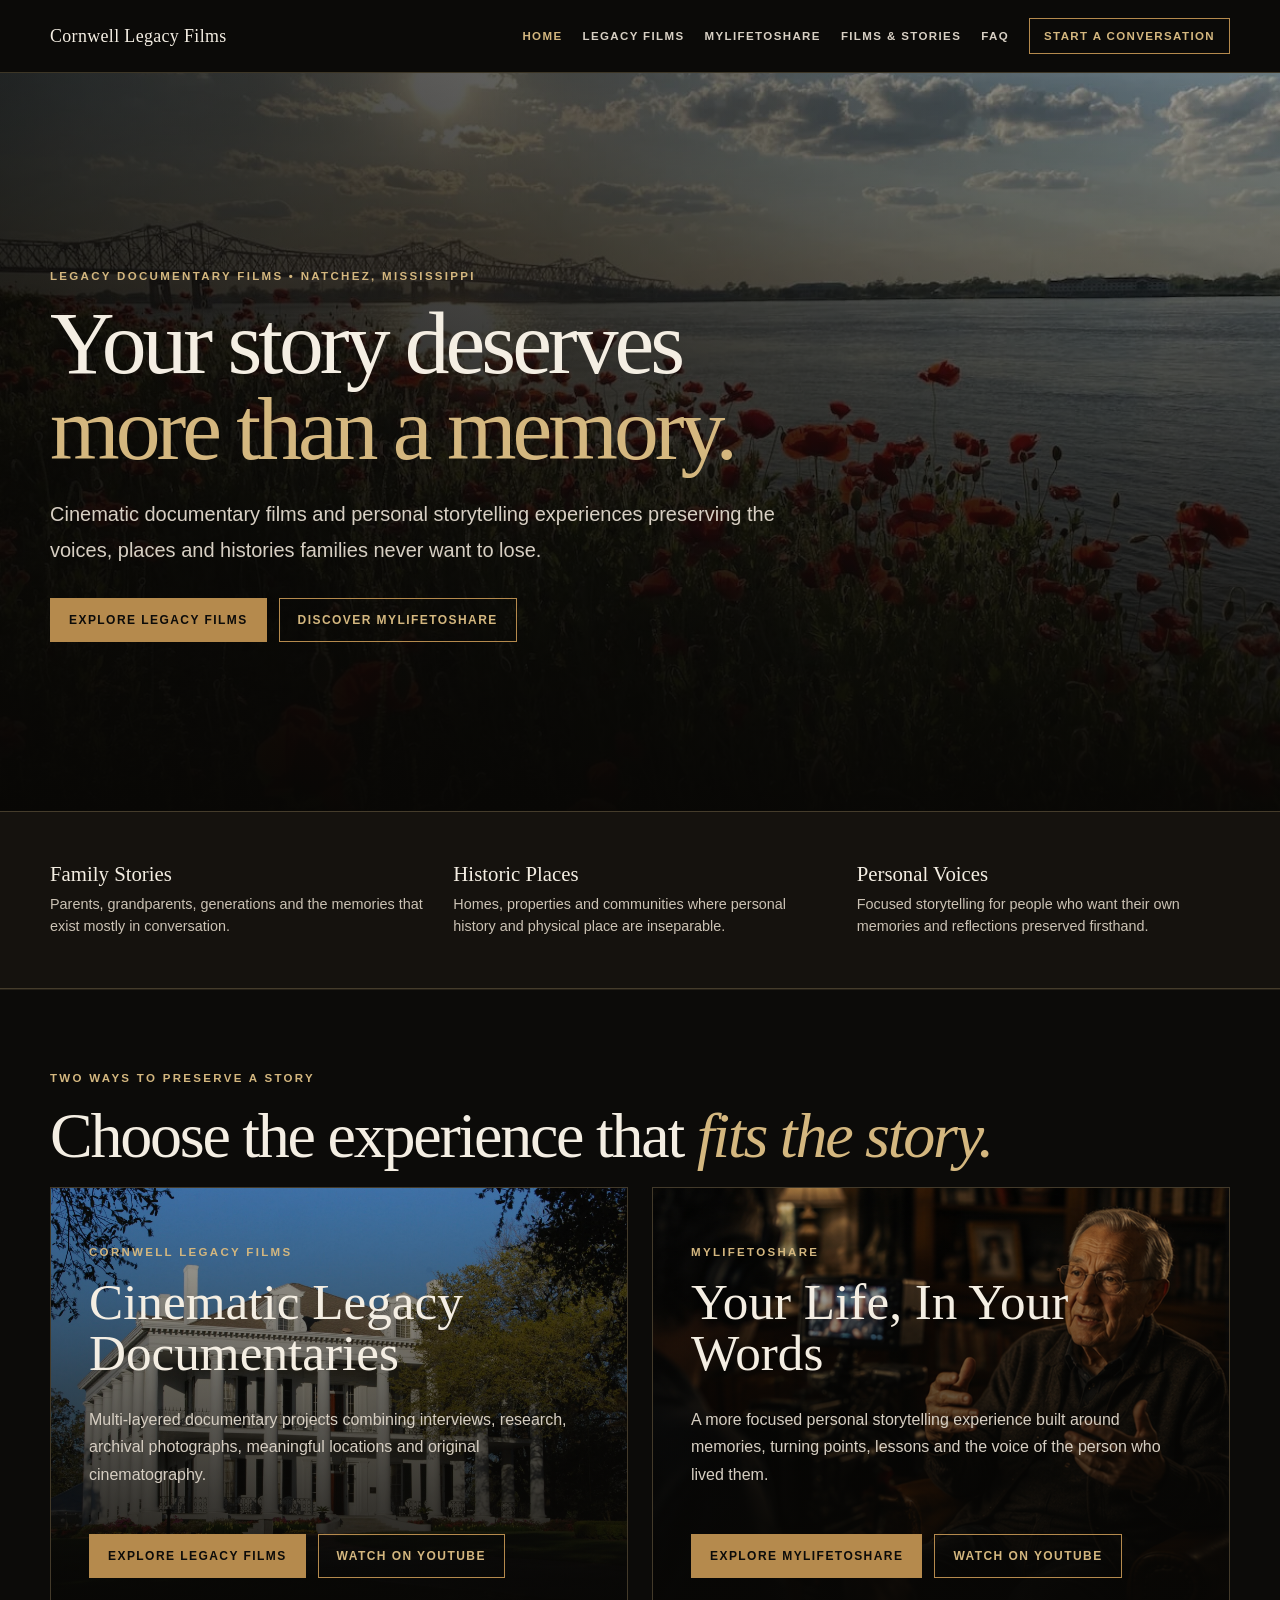
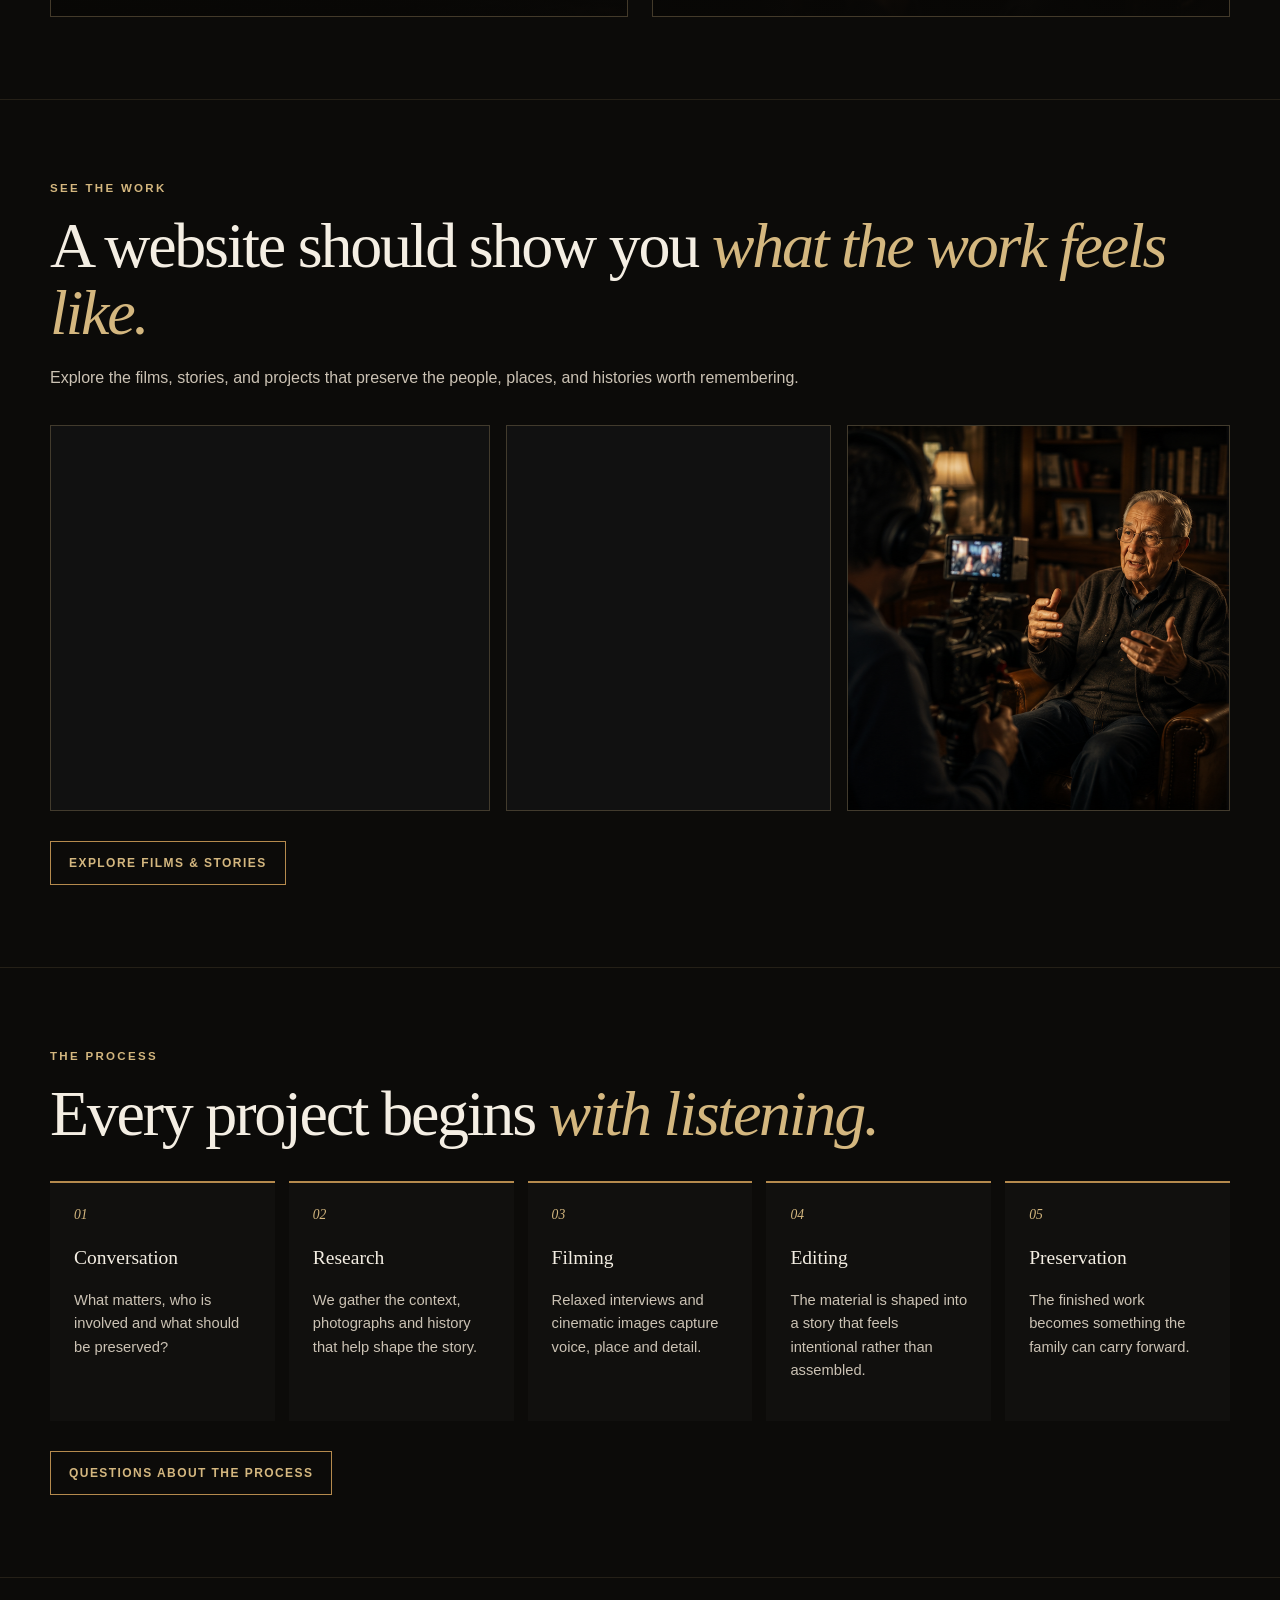
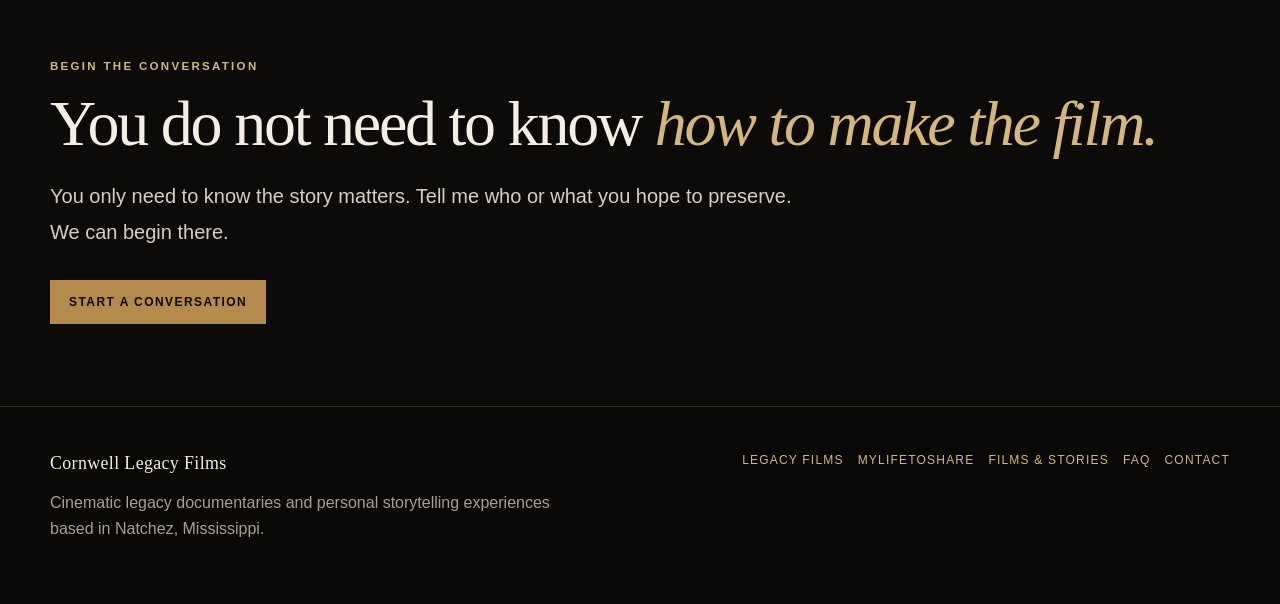
==== index.html @ d17f65ac "Update homepage story image strip" ====
<!doctype html><html lang="en"><head><meta charset="utf-8"><meta name="viewport" content="width=device-width,initial-scale=1"><title>Cornwell Legacy Films | Preserve the Story</title><meta name="description" content="Cinematic legacy documentary films and personal storytelling experiences preserving families, historic places and life stories."><link rel="stylesheet" href="/assets/css/site.css"><style>.home-hero{position:relative;min-height:82vh;display:flex;align-items:flex-end;padding:100px 0 72px;overflow:hidden;isolation:isolate}.home-hero:before{content:"";position:absolute;inset:0;z-index:-3;background:url('/assets/images/SBALL-NatchezMS-Poppies-Bridge-FEAT.webp') center/cover no-repeat;filter:saturate(.75)}.home-hero:after{content:"";position:absolute;inset:0;z-index:-2;background:linear-gradient(0deg,rgba(8,7,5,.98),rgba(8,7,5,.7) 45%,rgba(8,7,5,.28)),linear-gradient(90deg,rgba(8,7,5,.75),rgba(8,7,5,.12))}.home-hero h1{max-width:950px;margin:0 0 24px;font:400 clamp(3.2rem,7vw,6.7rem)/.96 Georgia,serif;letter-spacing:-.045em}.home-hero h1 span{display:block;color:var(--gold2)}.path-card{position:relative;min-height:430px;padding:38px;display:flex;flex-direction:column;justify-content:flex-end;overflow:hidden;border:1px solid var(--line);background:#13100d;isolation:isolate}.path-card:before{content:"";position:absolute;inset:0;z-index:-2;background:var(--path-image) center/cover no-repeat}.path-card:after{content:"";position:absolute;inset:0;z-index:-1;background:linear-gradient(0deg,rgba(8,7,5,.97),rgba(8,7,5,.58) 55%,rgba(8,7,5,.18))}.path-card h2{margin:0 0 12px;font:400 clamp(2rem,4vw,3.3rem)/1 Georgia,serif}.path-card p{max-width:520px;color:#d6cec2;line-height:1.7}.feature-band{padding:50px 0;background:#15120e;border-top:1px solid var(--line);border-bottom:1px solid var(--line)}.feature-row{display:grid;grid-template-columns:repeat(3,1fr);gap:30px}.feature-row strong{display:block;margin-bottom:7px;font:400 1.3rem Georgia,serif}.feature-row span{color:var(--muted);line-height:1.55;font-size:.9rem}@media(max-width:800px){.feature-row{grid-template-columns:1fr}.home-hero{min-height:72vh}}</style></head><body><header class="site-header"><nav class="site-nav"><a class="site-brand" href="/">Cornwell Legacy Films</a><div class="site-links"><a href="/" aria-current="page">Home</a><a href="/legacy-films/">Legacy Films</a><a href="/my-life/">MyLifeToShare</a><a href="/films-stories/">Films & Stories</a><a href="/faq/">FAQ</a><a href="/contact/" class="site-cta">Start a Conversation</a></div></nav></header><main><section class="home-hero"><div class="shell"><span class="eyebrow">Legacy Documentary Films • Natchez, Mississippi</span><h1>Your story deserves <span>more than a memory.</span></h1><p class="lede">Cinematic documentary films and personal storytelling experiences preserving the voices, places and histories families never want to lose.</p><div class="actions"><a class="btn primary" href="/legacy-films/">Explore Legacy Films</a><a class="btn ghost" href="/my-life/">Discover MyLifeToShare</a></div></div></section><section class="feature-band"><div class="shell feature-row"><div><strong>Family Stories</strong><span>Parents, grandparents, generations and the memories that exist mostly in conversation.</span></div><div><strong>Historic Places</strong><span>Homes, properties and communities where personal history and physical place are inseparable.</span></div><div><strong>Personal Voices</strong><span>Focused storytelling for people who want their own memories and reflections preserved firsthand.</span></div></div></section><section class="section"><div class="shell"><span class="eyebrow">Two Ways to Preserve a Story</span><h2 class="section-title">Choose the experience that <em>fits the story.</em></h2><div class="grid-2"><article class="path-card" style="--path-image:url('/assets/images/Dunleith-Historic-Inn-circe-1856_86372A84-B696-A59E-14787E7820AC18E5-863729ab93ed861.webp')"><span class="eyebrow">Cornwell Legacy Films</span><h2>Cinematic Legacy Documentaries</h2><p>Multi-layered documentary projects combining interviews, research, archival photographs, meaningful locations and original cinematography.</p><div class="actions"><a class="btn primary" href="/legacy-films/">Explore Legacy Films</a><a class="btn ghost" href="https://www.youtube.com/@CornwellLegacyFilms" target="_blank" rel="noopener">Watch on YouTube</a></div></article><article class="path-card" style="--path-image:url('/assets/images/voice.webp')"><span class="eyebrow">MyLifeToShare</span><h2>Your Life, In Your Words</h2><p>A more focused personal storytelling experience built around memories, turning points, lessons and the voice of the person who lived them.</p><div class="actions"><a class="btn primary" href="/my-life/">Explore MyLifeToShare</a><a class="btn ghost" href="https://www.youtube.com/@preserveyourlifestory" target="_blank" rel="noopener">Watch on YouTube</a></div></article></div></div></section><section class="section"><div class="shell"><span class="eyebrow">See the Work</span><h2 class="section-title">A website should show you <em>what the work feels like.</em></h2><p class="section-copy">Explore the films, stories, and projects that preserve the people, places, and histories worth remembering.</p><div class="image-strip"><figure><img src="/assets/images/clf-family-story.webp" alt="Family legacy storytelling"></figure><figure><img src="/assets/images/clf-historic-home.webp" alt="Historic Southern home"></figure><figure><img src="/assets/images/voice.webp" alt="Legacy interview storytelling"></figure></div><div class="actions"><a class="btn ghost" href="/films-stories/">Explore Films & Stories</a></div></div></section><section class="section"><div class="shell"><span class="eyebrow">The Process</span><h2 class="section-title">Every project begins <em>with listening.</em></h2><div class="steps"><div class="step"><h3>Conversation</h3><p>What matters, who is involved and what should be preserved?</p></div><div class="step"><h3>Research</h3><p>We gather the context, photographs and history that help shape the story.</p></div><div class="step"><h3>Filming</h3><p>Relaxed interviews and cinematic images capture voice, place and detail.</p></div><div class="step"><h3>Editing</h3><p>The material is shaped into a story that feels intentional rather than assembled.</p></div><div class="step"><h3>Preservation</h3><p>The finished work becomes something the family can carry forward.</p></div></div><div class="actions"><a class="btn ghost" href="/faq/">Questions About the Process</a></div></div></section><section class="section"><div class="shell"><span class="eyebrow">Begin the Conversation</span><h2 class="section-title">You do not need to know <em>how to make the film.</em></h2><p class="lede">You only need to know the story matters. Tell me who or what you hope to preserve. We can begin there.</p><div class="actions"><a class="btn primary" href="/contact/">Start a Conversation</a></div></div></section></main><footer class="site-footer"><div class="footer-inner"><div><div class="site-brand">Cornwell Legacy Films</div><p class="footer-copy">Cinematic legacy documentaries and personal storytelling experiences based in Natchez, Mississippi.</p></div><div class="footer-links"><a href="/legacy-films/">Legacy Films</a><a href="/my-life/">MyLifeToShare</a><a href="/films-stories/">Films & Stories</a><a href="/faq/">FAQ</a><a href="/contact/">Contact</a></div></div></footer></body></html>
---- assets/css/site.css ----
:root{--ink:#0c0b09;--deep:#15120e;--cream:#f4eee3;--muted:#cbc2b4;--gold:#b58a4d;--gold2:#d4b77f;--line:rgba(212,183,127,.25);--white:#fff;--max:1180px}*{box-sizing:border-box}html{scroll-behavior:smooth}body{margin:0;background:var(--ink);color:var(--cream);font-family:Arial,Helvetica,sans-serif}a{color:inherit}.site-header{position:sticky;top:0;z-index:1000;background:rgba(12,11,9,.96);backdrop-filter:blur(14px);border-bottom:1px solid var(--line)}.site-nav{width:min(var(--max),calc(100% - 36px));margin:auto;min-height:72px;display:flex;align-items:center;justify-content:space-between;gap:24px}.site-brand{text-decoration:none;font-family:Georgia,serif;font-size:1.12rem;letter-spacing:.02em}.site-links{display:flex;align-items:center;gap:20px;flex-wrap:wrap}.site-links a{text-decoration:none;font-size:.72rem;font-weight:700;letter-spacing:.12em;text-transform:uppercase;color:#d8d0c4}.site-links a:hover,.site-links a[aria-current="page"]{color:var(--gold2)}.site-cta{padding:11px 14px;border:1px solid var(--gold)!important;color:var(--gold2)!important}.page{min-height:60vh}.shell{width:min(var(--max),calc(100% - 40px));margin:auto}.hero{position:relative;padding:100px 0 80px;background:radial-gradient(circle at 80% 15%,rgba(181,138,77,.17),transparent 35%),linear-gradient(180deg,#15120e,#0c0b09);overflow:hidden;isolation:isolate}.hero.has-image:before{content:"";position:absolute;inset:0;z-index:-2;background:var(--hero-image) center/cover no-repeat;filter:saturate(.72)}.hero.has-image:after{content:"";position:absolute;inset:0;z-index:-1;background:linear-gradient(90deg,rgba(8,7,5,.92) 0%,rgba(8,7,5,.73) 48%,rgba(8,7,5,.28) 100%),linear-gradient(0deg,rgba(8,7,5,.9),rgba(8,7,5,.2))}.hero.has-image .lede{color:#e1d8cc}.eyebrow{display:block;margin-bottom:18px;color:var(--gold2);font-size:.72rem;font-weight:800;letter-spacing:.2em;text-transform:uppercase}.hero h1,.section-title{font-family:Georgia,serif;font-weight:400;letter-spacing:-.035em}.hero h1{max-width:900px;margin:0 0 24px;font-size:clamp(3rem,7vw,6rem);line-height:.98}.hero h1 em,.section-title em{color:var(--gold2);font-weight:400}.lede{max-width:760px;color:#d7cfc3;font-size:clamp(1.05rem,2vw,1.25rem);line-height:1.8}.actions{display:flex;gap:12px;flex-wrap:wrap;margin-top:30px}.btn{display:inline-block;padding:14px 18px;text-decoration:none;border:1px solid var(--gold);font-size:.75rem;font-weight:800;letter-spacing:.12em;text-transform:uppercase}.btn.primary{background:var(--gold);color:var(--ink)}.btn.ghost{color:var(--gold2)}.section{padding:82px 0;border-top:1px solid rgba(212,183,127,.12)}.section-title{margin:0 0 18px;font-size:clamp(2.2rem,5vw,4rem);line-height:1.05}.section-copy{max-width:760px;color:var(--muted);line-height:1.8}.grid-2,.grid-3{display:grid;gap:24px}.grid-2{grid-template-columns:repeat(2,minmax(0,1fr))}.grid-3{grid-template-columns:repeat(3,minmax(0,1fr))}.card{position:relative;isolation:isolate;overflow:hidden;padding:30px;background:radial-gradient(circle at 88% 8%,rgba(181,138,77,.13),transparent 34%),linear-gradient(rgba(212,183,127,.045) 1px,transparent 1px),linear-gradient(90deg,rgba(212,183,127,.045) 1px,transparent 1px),linear-gradient(145deg,rgba(20,18,14,.96),rgba(10,9,7,.98));background-size:auto,44px 44px,44px 44px,auto;border:1px solid var(--line);box-shadow:inset 0 1px 0 rgba(255,255,255,.025),0 18px 45px rgba(0,0,0,.14)}.card:before{content:"";position:absolute;inset:0;z-index:-1;pointer-events:none;background:linear-gradient(135deg,rgba(212,183,127,.08),transparent 28%);opacity:.7}.card:after{content:"";position:absolute;top:16px;left:16px;width:52px;height:52px;pointer-events:none;background:linear-gradient(var(--gold2),var(--gold2)) left top/52px 1px no-repeat,linear-gradient(var(--gold2),var(--gold2)) left top/1px 52px no-repeat;opacity:.28}.card h2,.card h3{position:relative;margin:0 0 12px;font-family:Georgia,serif;font-weight:400}.card p{position:relative;color:var(--muted);line-height:1.72}.image-card{position:relative;min-height:390px;overflow:hidden;border:1px solid var(--line);background:#0b0907;isolation:isolate;display:flex;align-items:flex-end;padding:28px}.image-card:before{content:"";position:absolute;inset:0;z-index:-2;background:var(--card-image) center/cover no-repeat;transition:transform .35s ease}.image-card:after{content:"";position:absolute;inset:0;z-index:-1;background:linear-gradient(0deg,rgba(8,7,5,.96) 0%,rgba(8,7,5,.58) 52%,rgba(8,7,5,.15) 100%)}.image-card:hover:before{transform:scale(1.025)}.image-card h2,.image-card h3{margin:0 0 10px;font:400 1.8rem Georgia,serif}.image-card p{margin:0;color:#d8d0c4;line-height:1.65}.image-strip{display:grid;grid-template-columns:1.15fr .85fr 1fr;gap:16px;margin-top:32px}.image-strip figure{margin:0;min-height:280px;border:1px solid var(--line);overflow:hidden;background:#111}.image-strip img{width:100%;height:100%;min-height:280px;object-fit:cover;display:block}.channel-showcase{display:grid;grid-template-columns:1.1fr .9fr;gap:24px;margin-top:34px}.channel-visual{position:relative;min-height:420px;border:1px solid var(--line);overflow:hidden;isolation:isolate;display:flex;align-items:flex-end;padding:30px}.channel-visual:before{content:"";position:absolute;inset:0;z-index:-2;background:var(--channel-image) center/cover no-repeat}.channel-visual:after{content:"";position:absolute;inset:0;z-index:-1;background:linear-gradient(0deg,rgba(8,7,5,.96),rgba(8,7,5,.42) 60%,rgba(8,7,5,.08))}.channel-visual h3{margin:0 0 9px;font:400 2rem Georgia,serif}.channel-visual p{margin:0;color:#ddd5c9;line-height:1.65}.video-grid{display:grid;grid-template-columns:repeat(2,minmax(0,1fr));gap:24px;margin-top:34px}.video-card{border:1px solid var(--line);background:#080705;overflow:hidden}.video-frame{aspect-ratio:16/9;width:100%;border:0;display:block;background:#000}.video-meta{padding:20px}.video-meta h3{margin:0 0 8px;font:400 1.4rem Georgia,serif}.video-meta p{margin:0;color:var(--muted);line-height:1.6}.steps{counter-reset:step;display:grid;grid-template-columns:repeat(5,minmax(0,1fr));gap:14px;margin-top:34px}.step{padding:24px;border-top:2px solid var(--gold);background:rgba(255,255,255,.02)}.step:before{counter-increment:step;content:"0" counter(step);display:block;margin-bottom:24px;color:var(--gold2);font:italic .85rem Georgia,serif}.step h3{font:400 1.22rem Georgia,serif}.step p{color:var(--muted);font-size:.92rem;line-height:1.6}.faq{max-width:900px}.faq details{padding:22px 0;border-bottom:1px solid var(--line)}.faq summary{cursor:pointer;font:400 1.3rem Georgia,serif}.faq p{color:var(--muted);line-height:1.75}.site-footer{padding:46px 0;border-top:1px solid var(--line);background:#090806}.footer-inner{width:min(var(--max),calc(100% - 40px));margin:auto;display:flex;justify-content:space-between;gap:30px;align-items:flex-start}.footer-copy{max-width:540px;color:#a9a093;line-height:1.65}.footer-links{display:flex;gap:14px;flex-wrap:wrap}.footer-links a{color:var(--gold2);text-decoration:none;font-size:.75rem;letter-spacing:.1em;text-transform:uppercase}@media(max-width:900px){.site-nav{align-items:flex-start;padding:18px 0;flex-direction:column}.site-links{gap:12px}.grid-3,.steps{grid-template-columns:1fr 1fr}.video-grid,.grid-2,.channel-showcase{grid-template-columns:1fr}.image-strip{grid-template-columns:1fr 1fr}.image-strip figure:last-child{grid-column:1/-1}}@media(max-width:600px){.hero{padding:72px 0 58px}.section{padding:62px 0}.grid-3,.steps,.image-strip{grid-template-columns:1fr}.image-strip figure:last-child{grid-column:auto}.footer-inner{flex-direction:column}}
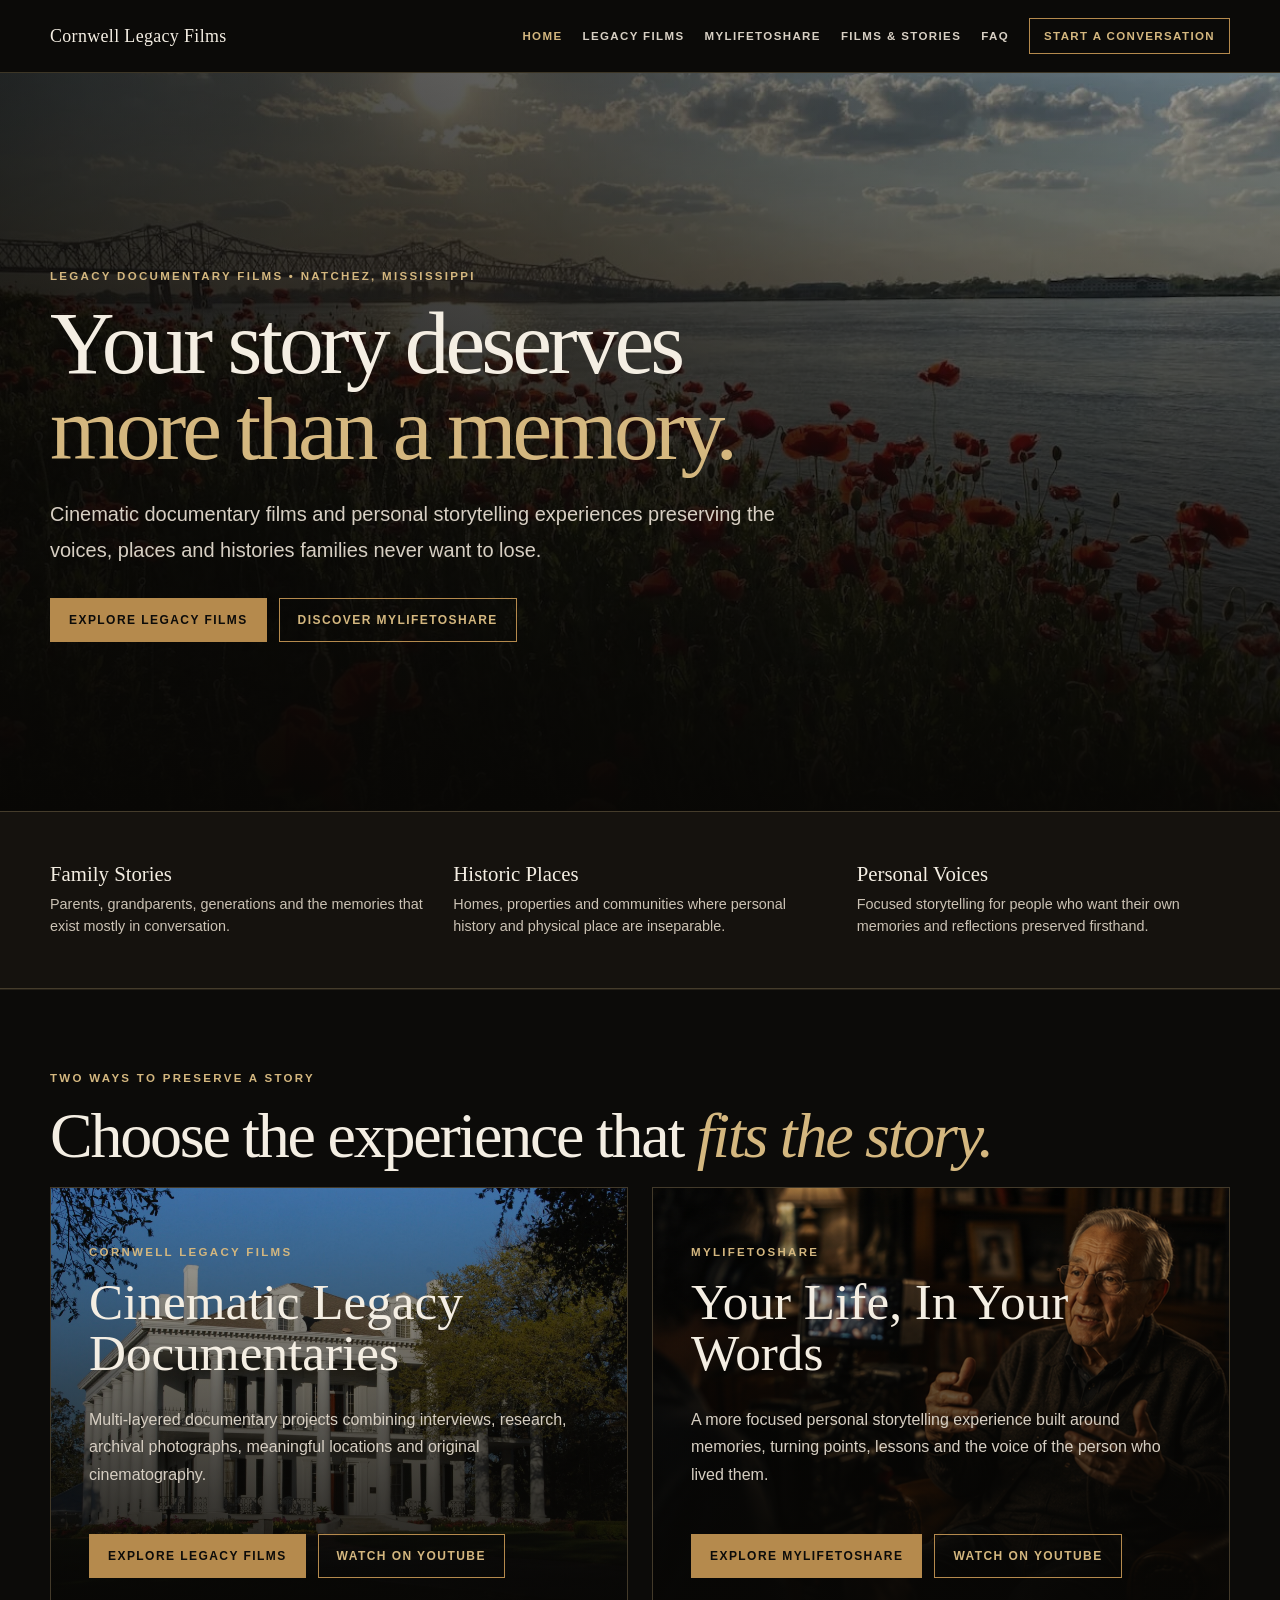
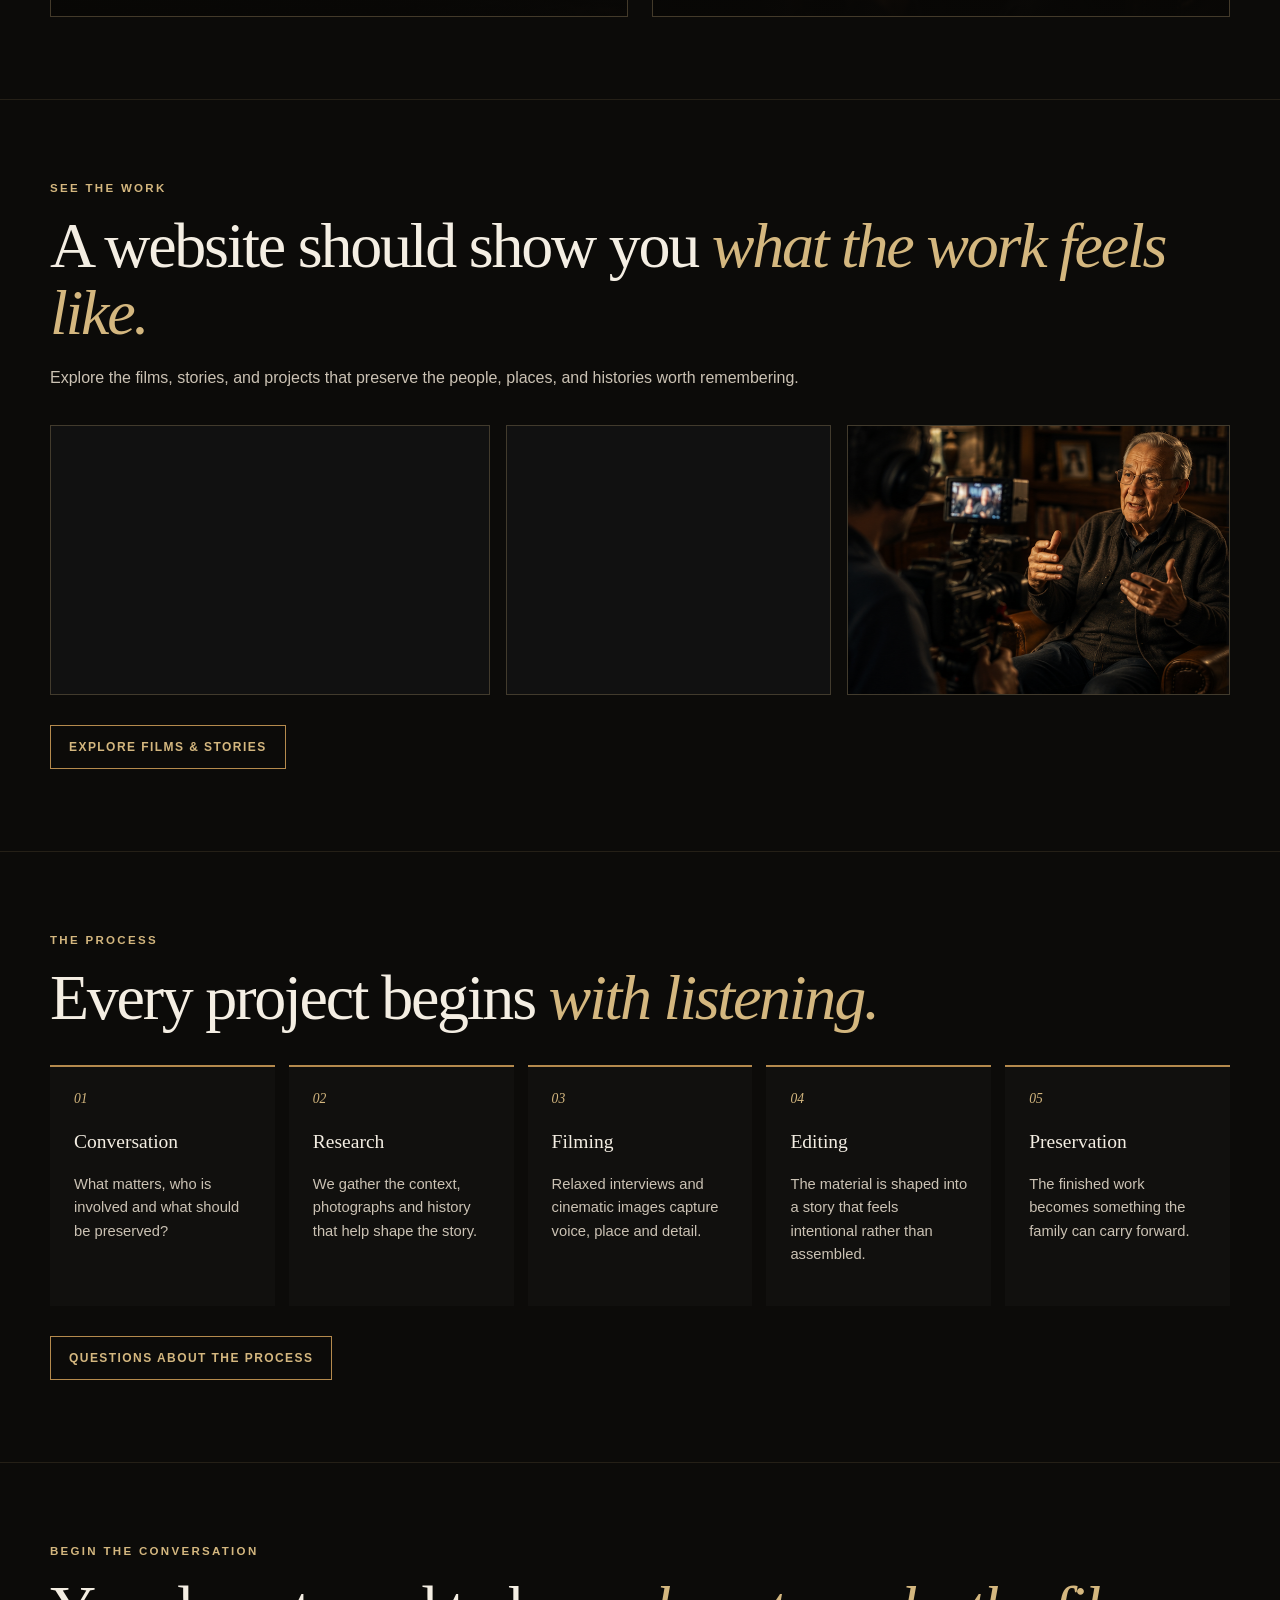
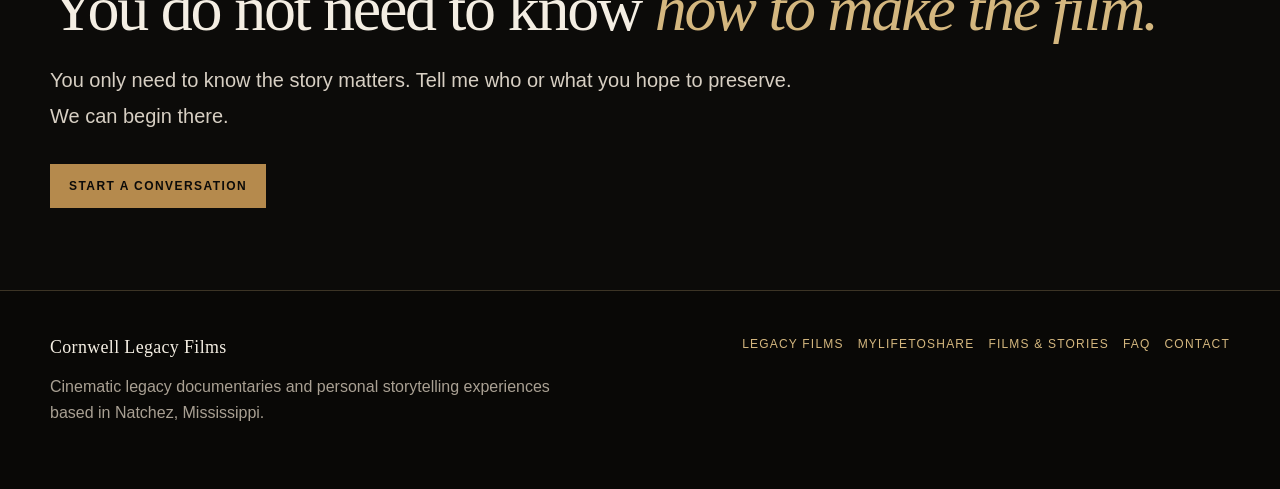
==== commit d0b72d50: "Enable mobile hamburger navigation on homepage" ====
--- a/index.html
+++ b/index.html
@@ -1 +1 @@
-<!doctype html><html lang="en"><head><meta charset="utf-8"><meta name="viewport" content="width=device-width,initial-scale=1"><title>Cornwell Legacy Films | Preserve the Story</title><meta name="description" content="Cinematic legacy documentary films and personal storytelling experiences preserving families, historic places and life stories."><link rel="stylesheet" href="/assets/css/site.css"><style>.home-hero{position:relative;min-height:82vh;display:flex;align-items:flex-end;padding:100px 0 72px;overflow:hidden;isolation:isolate}.home-hero:before{content:"";position:absolute;inset:0;z-index:-3;background:url('/assets/images/SBALL-NatchezMS-Poppies-Bridge-FEAT.webp') center/cover no-repeat;filter:saturate(.75)}.home-hero:after{content:"";position:absolute;inset:0;z-index:-2;background:linear-gradient(0deg,rgba(8,7,5,.98),rgba(8,7,5,.7) 45%,rgba(8,7,5,.28)),linear-gradient(90deg,rgba(8,7,5,.75),rgba(8,7,5,.12))}.home-hero h1{max-width:950px;margin:0 0 24px;font:400 clamp(3.2rem,7vw,6.7rem)/.96 Georgia,serif;letter-spacing:-.045em}.home-hero h1 span{display:block;color:var(--gold2)}.path-card{position:relative;min-height:430px;padding:38px;display:flex;flex-direction:column;justify-content:flex-end;overflow:hidden;border:1px solid var(--line);background:#13100d;isolation:isolate}.path-card:before{content:"";position:absolute;inset:0;z-index:-2;background:var(--path-image) center/cover no-repeat}.path-card:after{content:"";position:absolute;inset:0;z-index:-1;background:linear-gradient(0deg,rgba(8,7,5,.97),rgba(8,7,5,.58) 55%,rgba(8,7,5,.18))}.path-card h2{margin:0 0 12px;font:400 clamp(2rem,4vw,3.3rem)/1 Georgia,serif}.path-card p{max-width:520px;color:#d6cec2;line-height:1.7}.feature-band{padding:50px 0;background:#15120e;border-top:1px solid var(--line);border-bottom:1px solid var(--line)}.feature-row{display:grid;grid-template-columns:repeat(3,1fr);gap:30px}.feature-row strong{display:block;margin-bottom:7px;font:400 1.3rem Georgia,serif}.feature-row span{color:var(--muted);line-height:1.55;font-size:.9rem}@media(max-width:800px){.feature-row{grid-template-columns:1fr}.home-hero{min-height:72vh}}</style></head><body><header class="site-header"><nav class="site-nav"><a class="site-brand" href="/">Cornwell Legacy Films</a><div class="site-links"><a href="/" aria-current="page">Home</a><a href="/legacy-films/">Legacy Films</a><a href="/my-life/">MyLifeToShare</a><a href="/films-stories/">Films & Stories</a><a href="/faq/">FAQ</a><a href="/contact/" class="site-cta">Start a Conversation</a></div></nav></header><main><section class="home-hero"><div class="shell"><span class="eyebrow">Legacy Documentary Films • Natchez, Mississippi</span><h1>Your story deserves <span>more than a memory.</span></h1><p class="lede">Cinematic documentary films and personal storytelling experiences preserving the voices, places and histories families never want to lose.</p><div class="actions"><a class="btn primary" href="/legacy-films/">Explore Legacy Films</a><a class="btn ghost" href="/my-life/">Discover MyLifeToShare</a></div></div></section><section class="feature-band"><div class="shell feature-row"><div><strong>Family Stories</strong><span>Parents, grandparents, generations and the memories that exist mostly in conversation.</span></div><div><strong>Historic Places</strong><span>Homes, properties and communities where personal history and physical place are inseparable.</span></div><div><strong>Personal Voices</strong><span>Focused storytelling for people who want their own memories and reflections preserved firsthand.</span></div></div></section><section class="section"><div class="shell"><span class="eyebrow">Two Ways to Preserve a Story</span><h2 class="section-title">Choose the experience that <em>fits the story.</em></h2><div class="grid-2"><article class="path-card" style="--path-image:url('/assets/images/Dunleith-Historic-Inn-circe-1856_86372A84-B696-A59E-14787E7820AC18E5-863729ab93ed861.webp')"><span class="eyebrow">Cornwell Legacy Films</span><h2>Cinematic Legacy Documentaries</h2><p>Multi-layered documentary projects combining interviews, research, archival photographs, meaningful locations and original cinematography.</p><div class="actions"><a class="btn primary" href="/legacy-films/">Explore Legacy Films</a><a class="btn ghost" href="https://www.youtube.com/@CornwellLegacyFilms" target="_blank" rel="noopener">Watch on YouTube</a></div></article><article class="path-card" style="--path-image:url('/assets/images/voice.webp')"><span class="eyebrow">MyLifeToShare</span><h2>Your Life, In Your Words</h2><p>A more focused personal storytelling experience built around memories, turning points, lessons and the voice of the person who lived them.</p><div class="actions"><a class="btn primary" href="/my-life/">Explore MyLifeToShare</a><a class="btn ghost" href="https://www.youtube.com/@preserveyourlifestory" target="_blank" rel="noopener">Watch on YouTube</a></div></article></div></div></section><section class="section"><div class="shell"><span class="eyebrow">See the Work</span><h2 class="section-title">A website should show you <em>what the work feels like.</em></h2><p class="section-copy">Explore the films, stories, and projects that preserve the people, places, and histories worth remembering.</p><div class="image-strip"><figure><img src="/assets/images/clf-family-story.webp" alt="Family legacy storytelling"></figure><figure><img src="/assets/images/clf-historic-home.webp" alt="Historic Southern home"></figure><figure><img src="/assets/images/voice.webp" alt="Legacy interview storytelling"></figure></div><div class="actions"><a class="btn ghost" href="/films-stories/">Explore Films & Stories</a></div></div></section><section class="section"><div class="shell"><span class="eyebrow">The Process</span><h2 class="section-title">Every project begins <em>with listening.</em></h2><div class="steps"><div class="step"><h3>Conversation</h3><p>What matters, who is involved and what should be preserved?</p></div><div class="step"><h3>Research</h3><p>We gather the context, photographs and history that help shape the story.</p></div><div class="step"><h3>Filming</h3><p>Relaxed interviews and cinematic images capture voice, place and detail.</p></div><div class="step"><h3>Editing</h3><p>The material is shaped into a story that feels intentional rather than assembled.</p></div><div class="step"><h3>Preservation</h3><p>The finished work becomes something the family can carry forward.</p></div></div><div class="actions"><a class="btn ghost" href="/faq/">Questions About the Process</a></div></div></section><section class="section"><div class="shell"><span class="eyebrow">Begin the Conversation</span><h2 class="section-title">You do not need to know <em>how to make the film.</em></h2><p class="lede">You only need to know the story matters. Tell me who or what you hope to preserve. We can begin there.</p><div class="actions"><a class="btn primary" href="/contact/">Start a Conversation</a></div></div></section></main><footer class="site-footer"><div class="footer-inner"><div><div class="site-brand">Cornwell Legacy Films</div><p class="footer-copy">Cinematic legacy documentaries and personal storytelling experiences based in Natchez, Mississippi.</p></div><div class="footer-links"><a href="/legacy-films/">Legacy Films</a><a href="/my-life/">MyLifeToShare</a><a href="/films-stories/">Films & Stories</a><a href="/faq/">FAQ</a><a href="/contact/">Contact</a></div></div></footer></body></html>+<!doctype html><html lang="en"><head><meta charset="utf-8"><meta name="viewport" content="width=device-width,initial-scale=1"><title>Cornwell Legacy Films | Preserve the Story</title><meta name="description" content="Cinematic legacy documentary films and personal storytelling experiences preserving families, historic places and life stories."><link rel="stylesheet" href="/assets/css/site.css"><style>.home-hero{position:relative;min-height:82vh;display:flex;align-items:flex-end;padding:100px 0 72px;overflow:hidden;isolation:isolate}.home-hero:before{content:"";position:absolute;inset:0;z-index:-3;background:url('/assets/images/SBALL-NatchezMS-Poppies-Bridge-FEAT.webp') center/cover no-repeat;filter:saturate(.75)}.home-hero:after{content:"";position:absolute;inset:0;z-index:-2;background:linear-gradient(0deg,rgba(8,7,5,.98),rgba(8,7,5,.7) 45%,rgba(8,7,5,.28)),linear-gradient(90deg,rgba(8,7,5,.75),rgba(8,7,5,.12))}.home-hero h1{max-width:950px;margin:0 0 24px;font:400 clamp(3.2rem,7vw,6.7rem)/.96 Georgia,serif;letter-spacing:-.045em}.home-hero h1 span{display:block;color:var(--gold2)}.path-card{position:relative;min-height:430px;padding:38px;display:flex;flex-direction:column;justify-content:flex-end;overflow:hidden;border:1px solid var(--line);background:#13100d;isolation:isolate}.path-card:before{content:"";position:absolute;inset:0;z-index:-2;background:var(--path-image) center/cover no-repeat}.path-card:after{content:"";position:absolute;inset:0;z-index:-1;background:linear-gradient(0deg,rgba(8,7,5,.97),rgba(8,7,5,.58) 55%,rgba(8,7,5,.18))}.path-card h2{margin:0 0 12px;font:400 clamp(2rem,4vw,3.3rem)/1 Georgia,serif}.path-card p{max-width:520px;color:#d6cec2;line-height:1.7}.feature-band{padding:50px 0;background:#15120e;border-top:1px solid var(--line);border-bottom:1px solid var(--line)}.feature-row{display:grid;grid-template-columns:repeat(3,1fr);gap:30px}.feature-row strong{display:block;margin-bottom:7px;font:400 1.3rem Georgia,serif}.feature-row span{color:var(--muted);line-height:1.55;font-size:.9rem}@media(max-width:800px){.feature-row{grid-template-columns:1fr}.home-hero{min-height:72vh}}</style></head><body><header class="site-header"><nav class="site-nav"><a class="site-brand" href="/">Cornwell Legacy Films</a><div class="site-links"><a href="/" aria-current="page">Home</a><a href="/legacy-films/">Legacy Films</a><a href="/my-life/">MyLifeToShare</a><a href="/films-stories/">Films & Stories</a><a href="/faq/">FAQ</a><a href="/contact/" class="site-cta">Start a Conversation</a></div></nav></header><main><section class="home-hero"><div class="shell"><span class="eyebrow">Legacy Documentary Films • Natchez, Mississippi</span><h1>Your story deserves <span>more than a memory.</span></h1><p class="lede">Cinematic documentary films and personal storytelling experiences preserving the voices, places and histories families never want to lose.</p><div class="actions"><a class="btn primary" href="/legacy-films/">Explore Legacy Films</a><a class="btn ghost" href="/my-life/">Discover MyLifeToShare</a></div></div></section><section class="feature-band"><div class="shell feature-row"><div><strong>Family Stories</strong><span>Parents, grandparents, generations and the memories that exist mostly in conversation.</span></div><div><strong>Historic Places</strong><span>Homes, properties and communities where personal history and physical place are inseparable.</span></div><div><strong>Personal Voices</strong><span>Focused storytelling for people who want their own memories and reflections preserved firsthand.</span></div></div></section><section class="section"><div class="shell"><span class="eyebrow">Two Ways to Preserve a Story</span><h2 class="section-title">Choose the experience that <em>fits the story.</em></h2><div class="grid-2"><article class="path-card" style="--path-image:url('/assets/images/Dunleith-Historic-Inn-circe-1856_86372A84-B696-A59E-14787E7820AC18E5-863729ab93ed861.webp')"><span class="eyebrow">Cornwell Legacy Films</span><h2>Cinematic Legacy Documentaries</h2><p>Multi-layered documentary projects combining interviews, research, archival photographs, meaningful locations and original cinematography.</p><div class="actions"><a class="btn primary" href="/legacy-films/">Explore Legacy Films</a><a class="btn ghost" href="https://www.youtube.com/@CornwellLegacyFilms" target="_blank" rel="noopener">Watch on YouTube</a></div></article><article class="path-card" style="--path-image:url('/assets/images/voice.webp')"><span class="eyebrow">MyLifeToShare</span><h2>Your Life, In Your Words</h2><p>A more focused personal storytelling experience built around memories, turning points, lessons and the voice of the person who lived them.</p><div class="actions"><a class="btn primary" href="/my-life/">Explore MyLifeToShare</a><a class="btn ghost" href="https://www.youtube.com/@preserveyourlifestory" target="_blank" rel="noopener">Watch on YouTube</a></div></article></div></div></section><section class="section"><div class="shell"><span class="eyebrow">See the Work</span><h2 class="section-title">A website should show you <em>what the work feels like.</em></h2><p class="section-copy">Explore the films, stories, and projects that preserve the people, places, and histories worth remembering.</p><div class="image-strip"><figure><img src="/assets/images/clf-family-story.webp" alt="Family legacy storytelling"></figure><figure><img src="/assets/images/clf-historic-home.webp" alt="Historic Southern home"></figure><figure><img src="/assets/images/voice.webp" alt="Legacy interview storytelling"></figure></div><div class="actions"><a class="btn ghost" href="/films-stories/">Explore Films & Stories</a></div></div></section><section class="section"><div class="shell"><span class="eyebrow">The Process</span><h2 class="section-title">Every project begins <em>with listening.</em></h2><div class="steps"><div class="step"><h3>Conversation</h3><p>What matters, who is involved and what should be preserved?</p></div><div class="step"><h3>Research</h3><p>We gather the context, photographs and history that help shape the story.</p></div><div class="step"><h3>Filming</h3><p>Relaxed interviews and cinematic images capture voice, place and detail.</p></div><div class="step"><h3>Editing</h3><p>The material is shaped into a story that feels intentional rather than assembled.</p></div><div class="step"><h3>Preservation</h3><p>The finished work becomes something the family can carry forward.</p></div></div><div class="actions"><a class="btn ghost" href="/faq/">Questions About the Process</a></div></div></section><section class="section"><div class="shell"><span class="eyebrow">Begin the Conversation</span><h2 class="section-title">You do not need to know <em>how to make the film.</em></h2><p class="lede">You only need to know the story matters. Tell me who or what you hope to preserve. We can begin there.</p><div class="actions"><a class="btn primary" href="/contact/">Start a Conversation</a></div></div></section></main><footer class="site-footer"><div class="footer-inner"><div><div class="site-brand">Cornwell Legacy Films</div><p class="footer-copy">Cinematic legacy documentaries and personal storytelling experiences based in Natchez, Mississippi.</p></div><div class="footer-links"><a href="/legacy-films/">Legacy Films</a><a href="/my-life/">MyLifeToShare</a><a href="/films-stories/">Films & Stories</a><a href="/faq/">FAQ</a><a href="/contact/">Contact</a></div></div></footer><script src="/assets/js/site.js"></script></body></html>
--- a/assets/css/site.css
+++ b/assets/css/site.css
@@ -1 +1 @@
-:root{--ink:#0c0b09;--deep:#15120e;--cream:#f4eee3;--muted:#cbc2b4;--gold:#b58a4d;--gold2:#d4b77f;--line:rgba(212,183,127,.25);--white:#fff;--max:1180px}*{box-sizing:border-box}html{scroll-behavior:smooth}body{margin:0;background:var(--ink);color:var(--cream);font-family:Arial,Helvetica,sans-serif}a{color:inherit}.site-header{position:sticky;top:0;z-index:1000;background:rgba(12,11,9,.96);backdrop-filter:blur(14px);border-bottom:1px solid var(--line)}.site-nav{width:min(var(--max),calc(100% - 36px));margin:auto;min-height:72px;display:flex;align-items:center;justify-content:space-between;gap:24px}.site-brand{text-decoration:none;font-family:Georgia,serif;font-size:1.12rem;letter-spacing:.02em}.site-links{display:flex;align-items:center;gap:20px;flex-wrap:wrap}.site-links a{text-decoration:none;font-size:.72rem;font-weight:700;letter-spacing:.12em;text-transform:uppercase;color:#d8d0c4}.site-links a:hover,.site-links a[aria-current="page"]{color:var(--gold2)}.site-cta{padding:11px 14px;border:1px solid var(--gold)!important;color:var(--gold2)!important}.page{min-height:60vh}.shell{width:min(var(--max),calc(100% - 40px));margin:auto}.hero{position:relative;padding:100px 0 80px;background:radial-gradient(circle at 80% 15%,rgba(181,138,77,.17),transparent 35%),linear-gradient(180deg,#15120e,#0c0b09);overflow:hidden;isolation:isolate}.hero.has-image:before{content:"";position:absolute;inset:0;z-index:-2;background:var(--hero-image) center/cover no-repeat;filter:saturate(.72)}.hero.has-image:after{content:"";position:absolute;inset:0;z-index:-1;background:linear-gradient(90deg,rgba(8,7,5,.92) 0%,rgba(8,7,5,.73) 48%,rgba(8,7,5,.28) 100%),linear-gradient(0deg,rgba(8,7,5,.9),rgba(8,7,5,.2))}.hero.has-image .lede{color:#e1d8cc}.eyebrow{display:block;margin-bottom:18px;color:var(--gold2);font-size:.72rem;font-weight:800;letter-spacing:.2em;text-transform:uppercase}.hero h1,.section-title{font-family:Georgia,serif;font-weight:400;letter-spacing:-.035em}.hero h1{max-width:900px;margin:0 0 24px;font-size:clamp(3rem,7vw,6rem);line-height:.98}.hero h1 em,.section-title em{color:var(--gold2);font-weight:400}.lede{max-width:760px;color:#d7cfc3;font-size:clamp(1.05rem,2vw,1.25rem);line-height:1.8}.actions{display:flex;gap:12px;flex-wrap:wrap;margin-top:30px}.btn{display:inline-block;padding:14px 18px;text-decoration:none;border:1px solid var(--gold);font-size:.75rem;font-weight:800;letter-spacing:.12em;text-transform:uppercase}.btn.primary{background:var(--gold);color:var(--ink)}.btn.ghost{color:var(--gold2)}.section{padding:82px 0;border-top:1px solid rgba(212,183,127,.12)}.section-title{margin:0 0 18px;font-size:clamp(2.2rem,5vw,4rem);line-height:1.05}.section-copy{max-width:760px;color:var(--muted);line-height:1.8}.grid-2,.grid-3{display:grid;gap:24px}.grid-2{grid-template-columns:repeat(2,minmax(0,1fr))}.grid-3{grid-template-columns:repeat(3,minmax(0,1fr))}.card{position:relative;isolation:isolate;overflow:hidden;padding:30px;background:radial-gradient(circle at 88% 8%,rgba(181,138,77,.13),transparent 34%),linear-gradient(rgba(212,183,127,.045) 1px,transparent 1px),linear-gradient(90deg,rgba(212,183,127,.045) 1px,transparent 1px),linear-gradient(145deg,rgba(20,18,14,.96),rgba(10,9,7,.98));background-size:auto,44px 44px,44px 44px,auto;border:1px solid var(--line);box-shadow:inset 0 1px 0 rgba(255,255,255,.025),0 18px 45px rgba(0,0,0,.14)}.card:before{content:"";position:absolute;inset:0;z-index:-1;pointer-events:none;background:linear-gradient(135deg,rgba(212,183,127,.08),transparent 28%);opacity:.7}.card:after{content:"";position:absolute;top:16px;left:16px;width:52px;height:52px;pointer-events:none;background:linear-gradient(var(--gold2),var(--gold2)) left top/52px 1px no-repeat,linear-gradient(var(--gold2),var(--gold2)) left top/1px 52px no-repeat;opacity:.28}.card h2,.card h3{position:relative;margin:0 0 12px;font-family:Georgia,serif;font-weight:400}.card p{position:relative;color:var(--muted);line-height:1.72}.image-card{position:relative;min-height:390px;overflow:hidden;border:1px solid var(--line);background:#0b0907;isolation:isolate;display:flex;align-items:flex-end;padding:28px}.image-card:before{content:"";position:absolute;inset:0;z-index:-2;background:var(--card-image) center/cover no-repeat;transition:transform .35s ease}.image-card:after{content:"";position:absolute;inset:0;z-index:-1;background:linear-gradient(0deg,rgba(8,7,5,.96) 0%,rgba(8,7,5,.58) 52%,rgba(8,7,5,.15) 100%)}.image-card:hover:before{transform:scale(1.025)}.image-card h2,.image-card h3{margin:0 0 10px;font:400 1.8rem Georgia,serif}.image-card p{margin:0;color:#d8d0c4;line-height:1.65}.image-strip{display:grid;grid-template-columns:1.15fr .85fr 1fr;gap:16px;margin-top:32px}.image-strip figure{margin:0;min-height:280px;border:1px solid var(--line);overflow:hidden;background:#111}.image-strip img{width:100%;height:100%;min-height:280px;object-fit:cover;display:block}.channel-showcase{display:grid;grid-template-columns:1.1fr .9fr;gap:24px;margin-top:34px}.channel-visual{position:relative;min-height:420px;border:1px solid var(--line);overflow:hidden;isolation:isolate;display:flex;align-items:flex-end;padding:30px}.channel-visual:before{content:"";position:absolute;inset:0;z-index:-2;background:var(--channel-image) center/cover no-repeat}.channel-visual:after{content:"";position:absolute;inset:0;z-index:-1;background:linear-gradient(0deg,rgba(8,7,5,.96),rgba(8,7,5,.42) 60%,rgba(8,7,5,.08))}.channel-visual h3{margin:0 0 9px;font:400 2rem Georgia,serif}.channel-visual p{margin:0;color:#ddd5c9;line-height:1.65}.video-grid{display:grid;grid-template-columns:repeat(2,minmax(0,1fr));gap:24px;margin-top:34px}.video-card{border:1px solid var(--line);background:#080705;overflow:hidden}.video-frame{aspect-ratio:16/9;width:100%;border:0;display:block;background:#000}.video-meta{padding:20px}.video-meta h3{margin:0 0 8px;font:400 1.4rem Georgia,serif}.video-meta p{margin:0;color:var(--muted);line-height:1.6}.steps{counter-reset:step;display:grid;grid-template-columns:repeat(5,minmax(0,1fr));gap:14px;margin-top:34px}.step{padding:24px;border-top:2px solid var(--gold);background:rgba(255,255,255,.02)}.step:before{counter-increment:step;content:"0" counter(step);display:block;margin-bottom:24px;color:var(--gold2);font:italic .85rem Georgia,serif}.step h3{font:400 1.22rem Georgia,serif}.step p{color:var(--muted);font-size:.92rem;line-height:1.6}.faq{max-width:900px}.faq details{padding:22px 0;border-bottom:1px solid var(--line)}.faq summary{cursor:pointer;font:400 1.3rem Georgia,serif}.faq p{color:var(--muted);line-height:1.75}.site-footer{padding:46px 0;border-top:1px solid var(--line);background:#090806}.footer-inner{width:min(var(--max),calc(100% - 40px));margin:auto;display:flex;justify-content:space-between;gap:30px;align-items:flex-start}.footer-copy{max-width:540px;color:#a9a093;line-height:1.65}.footer-links{display:flex;gap:14px;flex-wrap:wrap}.footer-links a{color:var(--gold2);text-decoration:none;font-size:.75rem;letter-spacing:.1em;text-transform:uppercase}@media(max-width:900px){.site-nav{align-items:flex-start;padding:18px 0;flex-direction:column}.site-links{gap:12px}.grid-3,.steps{grid-template-columns:1fr 1fr}.video-grid,.grid-2,.channel-showcase{grid-template-columns:1fr}.image-strip{grid-template-columns:1fr 1fr}.image-strip figure:last-child{grid-column:1/-1}}@media(max-width:600px){.hero{padding:72px 0 58px}.section{padding:62px 0}.grid-3,.steps,.image-strip{grid-template-columns:1fr}.image-strip figure:last-child{grid-column:auto}.footer-inner{flex-direction:column}}
+:root{--ink:#0c0b09;--deep:#15120e;--cream:#f4eee3;--muted:#cbc2b4;--gold:#b58a4d;--gold2:#d4b77f;--line:rgba(212,183,127,.25);--white:#fff;--max:1180px}*{box-sizing:border-box}html{scroll-behavior:smooth}body{margin:0;background:var(--ink);color:var(--cream);font-family:Arial,Helvetica,sans-serif}a{color:inherit}.site-header{position:sticky;top:0;z-index:1000;background:rgba(12,11,9,.96);backdrop-filter:blur(14px);border-bottom:1px solid var(--line)}.site-nav{width:min(var(--max),calc(100% - 36px));margin:auto;min-height:72px;display:flex;align-items:center;justify-content:space-between;gap:24px}.site-brand{text-decoration:none;font-family:Georgia,serif;font-size:1.12rem;letter-spacing:.02em}.site-links{display:flex;align-items:center;gap:20px;flex-wrap:wrap}.site-links a{text-decoration:none;font-size:.72rem;font-weight:700;letter-spacing:.12em;text-transform:uppercase;color:#d8d0c4}.site-links a:hover,.site-links a[aria-current="page"]{color:var(--gold2)}.site-cta{padding:11px 14px;border:1px solid var(--gold)!important;color:var(--gold2)!important}.menu-toggle{display:none}.page{min-height:60vh}.shell{width:min(var(--max),calc(100% - 40px));margin:auto}.hero{position:relative;padding:100px 0 80px;background:radial-gradient(circle at 80% 15%,rgba(181,138,77,.17),transparent 35%),linear-gradient(180deg,#15120e,#0c0b09);overflow:hidden;isolation:isolate}.hero.has-image:before{content:"";position:absolute;inset:0;z-index:-2;background:var(--hero-image) center/cover no-repeat;filter:saturate(.72)}.hero.has-image:after{content:"";position:absolute;inset:0;z-index:-1;background:linear-gradient(90deg,rgba(8,7,5,.92) 0%,rgba(8,7,5,.73) 48%,rgba(8,7,5,.28) 100%),linear-gradient(0deg,rgba(8,7,5,.9),rgba(8,7,5,.2))}.hero.has-image .lede{color:#e1d8cc}.eyebrow{display:block;margin-bottom:18px;color:var(--gold2);font-size:.72rem;font-weight:800;letter-spacing:.2em;text-transform:uppercase}.hero h1,.section-title{font-family:Georgia,serif;font-weight:400;letter-spacing:-.035em}.hero h1{max-width:900px;margin:0 0 24px;font-size:clamp(3rem,7vw,6rem);line-height:.98}.hero h1 em,.section-title em{color:var(--gold2);font-weight:400}.lede{max-width:760px;color:#d7cfc3;font-size:clamp(1.05rem,2vw,1.25rem);line-height:1.8}.actions{display:flex;gap:12px;flex-wrap:wrap;margin-top:30px}.btn{display:inline-block;padding:14px 18px;text-decoration:none;border:1px solid var(--gold);font-size:.75rem;font-weight:800;letter-spacing:.12em;text-transform:uppercase}.btn.primary{background:var(--gold);color:var(--ink)}.btn.ghost{color:var(--gold2)}.section{padding:82px 0;border-top:1px solid rgba(212,183,127,.12)}.section-title{margin:0 0 18px;font-size:clamp(2.2rem,5vw,4rem);line-height:1.05}.section-copy{max-width:760px;color:var(--muted);line-height:1.8}.grid-2,.grid-3{display:grid;gap:24px}.grid-2{grid-template-columns:repeat(2,minmax(0,1fr))}.grid-3{grid-template-columns:repeat(3,minmax(0,1fr))}.card{position:relative;isolation:isolate;overflow:hidden;padding:30px;background:radial-gradient(circle at 88% 8%,rgba(181,138,77,.13),transparent 34%),linear-gradient(rgba(212,183,127,.045) 1px,transparent 1px),linear-gradient(90deg,rgba(212,183,127,.045) 1px,transparent 1px),linear-gradient(145deg,rgba(20,18,14,.96),rgba(10,9,7,.98));background-size:auto,44px 44px,44px 44px,auto;border:1px solid var(--line);box-shadow:inset 0 1px 0 rgba(255,255,255,.025),0 18px 45px rgba(0,0,0,.14)}.card:before{content:"";position:absolute;inset:0;z-index:-1;pointer-events:none;background:linear-gradient(135deg,rgba(212,183,127,.08),transparent 28%);opacity:.7}.card:after{content:"";position:absolute;top:16px;left:16px;width:52px;height:52px;pointer-events:none;background:linear-gradient(var(--gold2),var(--gold2)) left top/52px 1px no-repeat,linear-gradient(var(--gold2),var(--gold2)) left top/1px 52px no-repeat;opacity:.28}.card h2,.card h3{position:relative;margin:0 0 12px;font-family:Georgia,serif;font-weight:400}.card p{position:relative;color:var(--muted);line-height:1.72}.image-card{position:relative;min-height:390px;overflow:hidden;border:1px solid var(--line);background:#0b0907;isolation:isolate;display:flex;align-items:flex-end;padding:28px}.image-card:before{content:"";position:absolute;inset:0;z-index:-2;background:var(--card-image) center/cover no-repeat;transition:transform .35s ease}.image-card:after{content:"";position:absolute;inset:0;z-index:-1;background:linear-gradient(0deg,rgba(8,7,5,.96) 0%,rgba(8,7,5,.58) 52%,rgba(8,7,5,.15) 100%)}.image-card:hover:before{transform:scale(1.025)}.image-card h2,.image-card h3{margin:0 0 10px;font:400 1.8rem Georgia,serif}.image-card p{margin:0;color:#d8d0c4;line-height:1.65}.image-strip{display:grid;grid-template-columns:1.15fr .85fr 1fr;gap:16px;margin-top:32px}.image-strip figure{margin:0;height:270px;border:1px solid var(--line);overflow:hidden;background:#111}.image-strip img{width:100%;height:100%;object-fit:cover;display:block}.channel-showcase{display:grid;grid-template-columns:1.1fr .9fr;gap:24px;margin-top:34px}.channel-visual{position:relative;min-height:420px;border:1px solid var(--line);overflow:hidden;isolation:isolate;display:flex;align-items:flex-end;padding:30px}.channel-visual:before{content:"";position:absolute;inset:0;z-index:-2;background:var(--channel-image) center/cover no-repeat}.channel-visual:after{content:"";position:absolute;inset:0;z-index:-1;background:linear-gradient(0deg,rgba(8,7,5,.96),rgba(8,7,5,.42) 60%,rgba(8,7,5,.08))}.channel-visual h3{margin:0 0 9px;font:400 2rem Georgia,serif}.channel-visual p{margin:0;color:#ddd5c9;line-height:1.65}.video-grid{display:grid;grid-template-columns:repeat(2,minmax(0,1fr));gap:24px;margin-top:34px}.video-card{border:1px solid var(--line);background:#080705;overflow:hidden}.video-frame{aspect-ratio:16/9;width:100%;border:0;display:block;background:#000}.video-meta{padding:20px}.video-meta h3{margin:0 0 8px;font:400 1.4rem Georgia,serif}.video-meta p{margin:0;color:var(--muted);line-height:1.6}.steps{counter-reset:step;display:grid;grid-template-columns:repeat(5,minmax(0,1fr));gap:14px;margin-top:34px}.step{padding:24px;border-top:2px solid var(--gold);background:rgba(255,255,255,.02)}.step:before{counter-increment:step;content:"0" counter(step);display:block;margin-bottom:24px;color:var(--gold2);font:italic .85rem Georgia,serif}.step h3{font:400 1.22rem Georgia,serif}.step p{color:var(--muted);font-size:.92rem;line-height:1.6}.faq{max-width:900px}.faq details{padding:22px 0;border-bottom:1px solid var(--line)}.faq summary{cursor:pointer;font:400 1.3rem Georgia,serif}.faq p{color:var(--muted);line-height:1.75}.site-footer{padding:46px 0;border-top:1px solid var(--line);background:#090806}.footer-inner{width:min(var(--max),calc(100% - 40px));margin:auto;display:flex;justify-content:space-between;gap:30px;align-items:flex-start}.footer-copy{max-width:540px;color:#a9a093;line-height:1.65}.footer-links{display:flex;gap:14px;flex-wrap:wrap}.footer-links a{color:var(--gold2);text-decoration:none;font-size:.75rem;letter-spacing:.1em;text-transform:uppercase}@media(max-width:900px){.site-nav{width:min(var(--max),calc(100% - 32px));min-height:64px;position:relative;display:flex;align-items:center;justify-content:space-between;flex-direction:row;padding:0;gap:16px}.site-brand{font-size:1.05rem;white-space:nowrap}.menu-toggle{display:flex;width:44px;height:44px;flex:0 0 44px;padding:0;border:0;background:transparent;align-items:center;justify-content:center;flex-direction:column;gap:5px;cursor:pointer}.menu-toggle span{display:block;width:23px;height:2px;background:var(--gold2);transition:transform .2s ease,opacity .2s ease}.menu-open .menu-toggle span:nth-child(1){transform:translateY(7px) rotate(45deg)}.menu-open .menu-toggle span:nth-child(2){opacity:0}.menu-open .menu-toggle span:nth-child(3){transform:translateY(-7px) rotate(-45deg)}.site-links{display:none;position:absolute;top:64px;left:-16px;right:-16px;padding:10px 16px 18px;background:rgba(12,11,9,.99);border-top:1px solid rgba(212,183,127,.12);border-bottom:1px solid var(--line);box-shadow:0 18px 30px rgba(0,0,0,.28);flex-direction:column;align-items:stretch;gap:0}.menu-open .site-links{display:flex}.site-links a{display:block;padding:15px 4px;border-bottom:1px solid rgba(212,183,127,.12);font-size:.78rem}.site-links a:last-child{border-bottom:0}.site-cta{margin-top:8px;text-align:center}.grid-3,.steps{grid-template-columns:1fr 1fr}.video-grid,.grid-2,.channel-showcase{grid-template-columns:1fr}.image-strip{grid-template-columns:1fr 1fr}.image-strip figure{height:250px}.image-strip figure:last-child{grid-column:1/-1}}@media(max-width:600px){.site-nav{width:calc(100% - 28px)}.site-brand{font-size:1rem}.hero{padding:72px 0 58px}.section{padding:62px 0}.grid-3,.steps,.image-strip{grid-template-columns:1fr}.image-strip figure{height:230px}.image-strip figure:last-child{grid-column:auto}.footer-inner{flex-direction:column}}
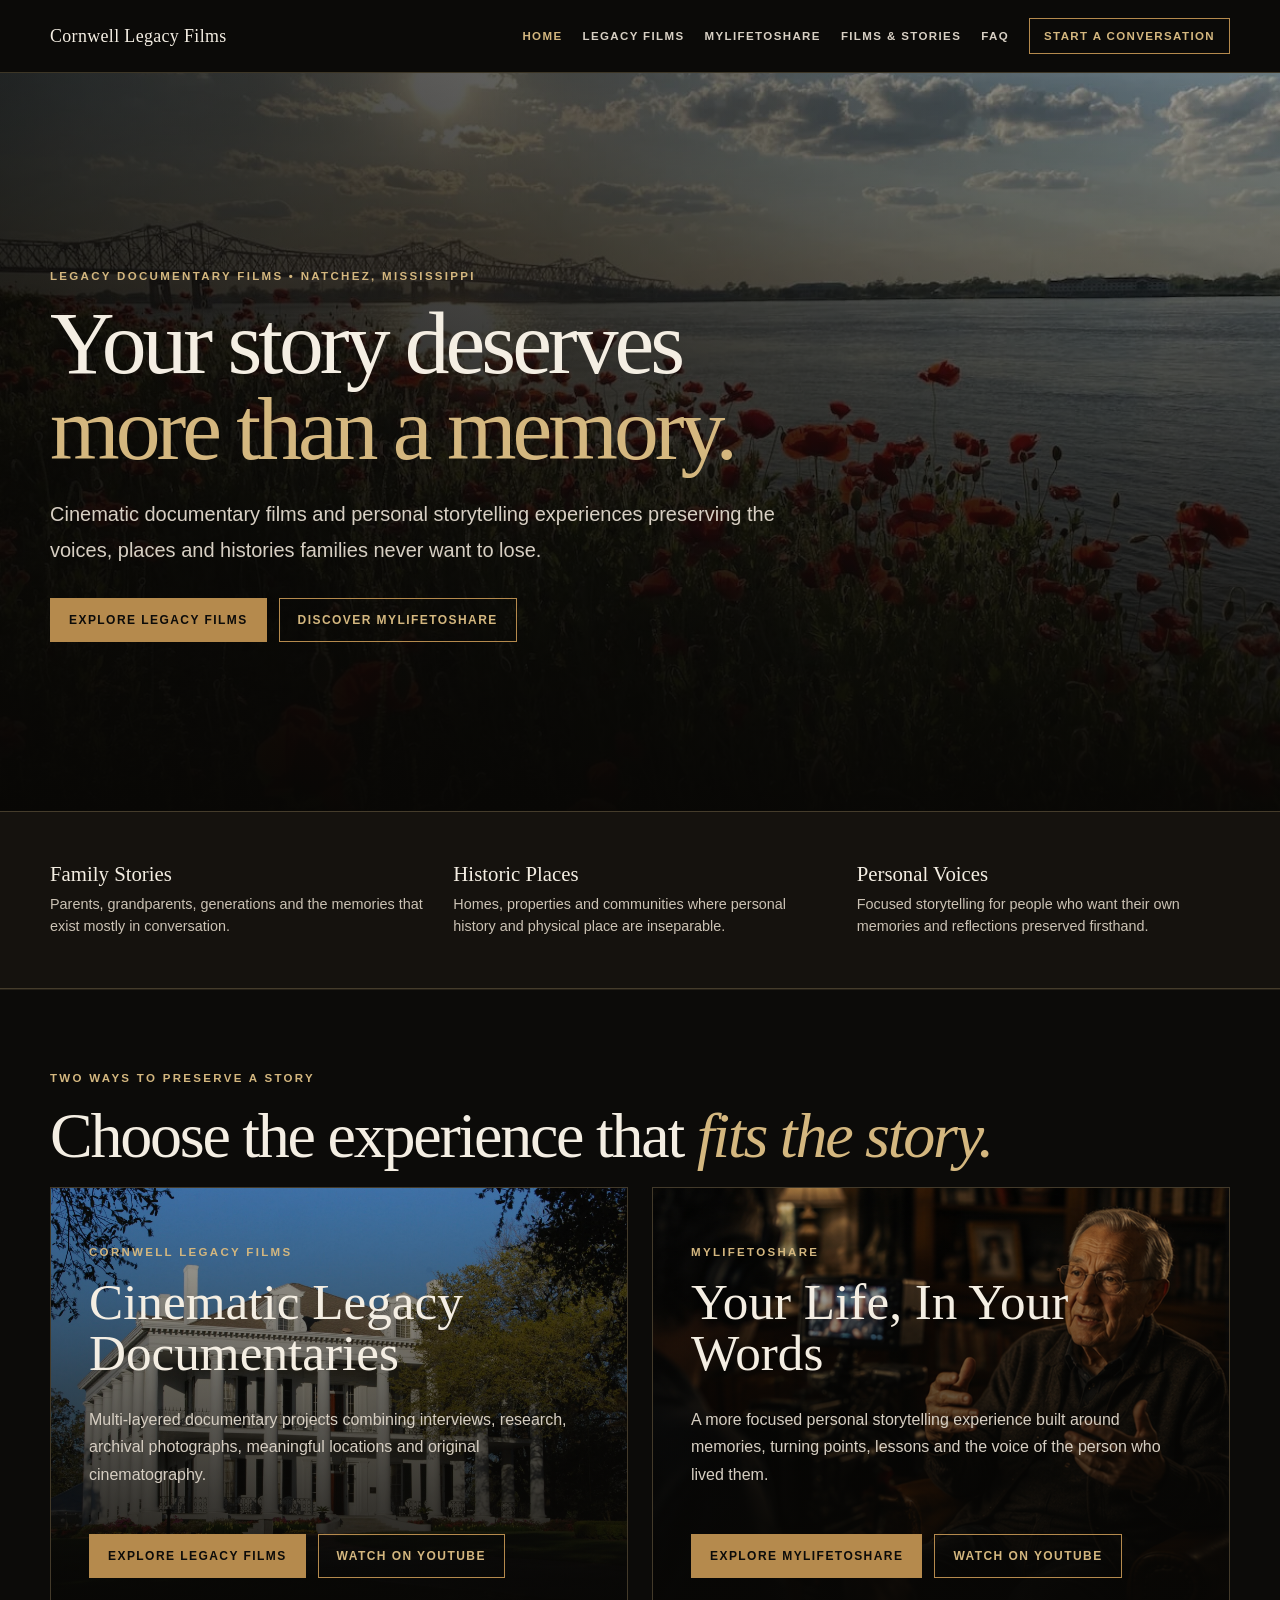
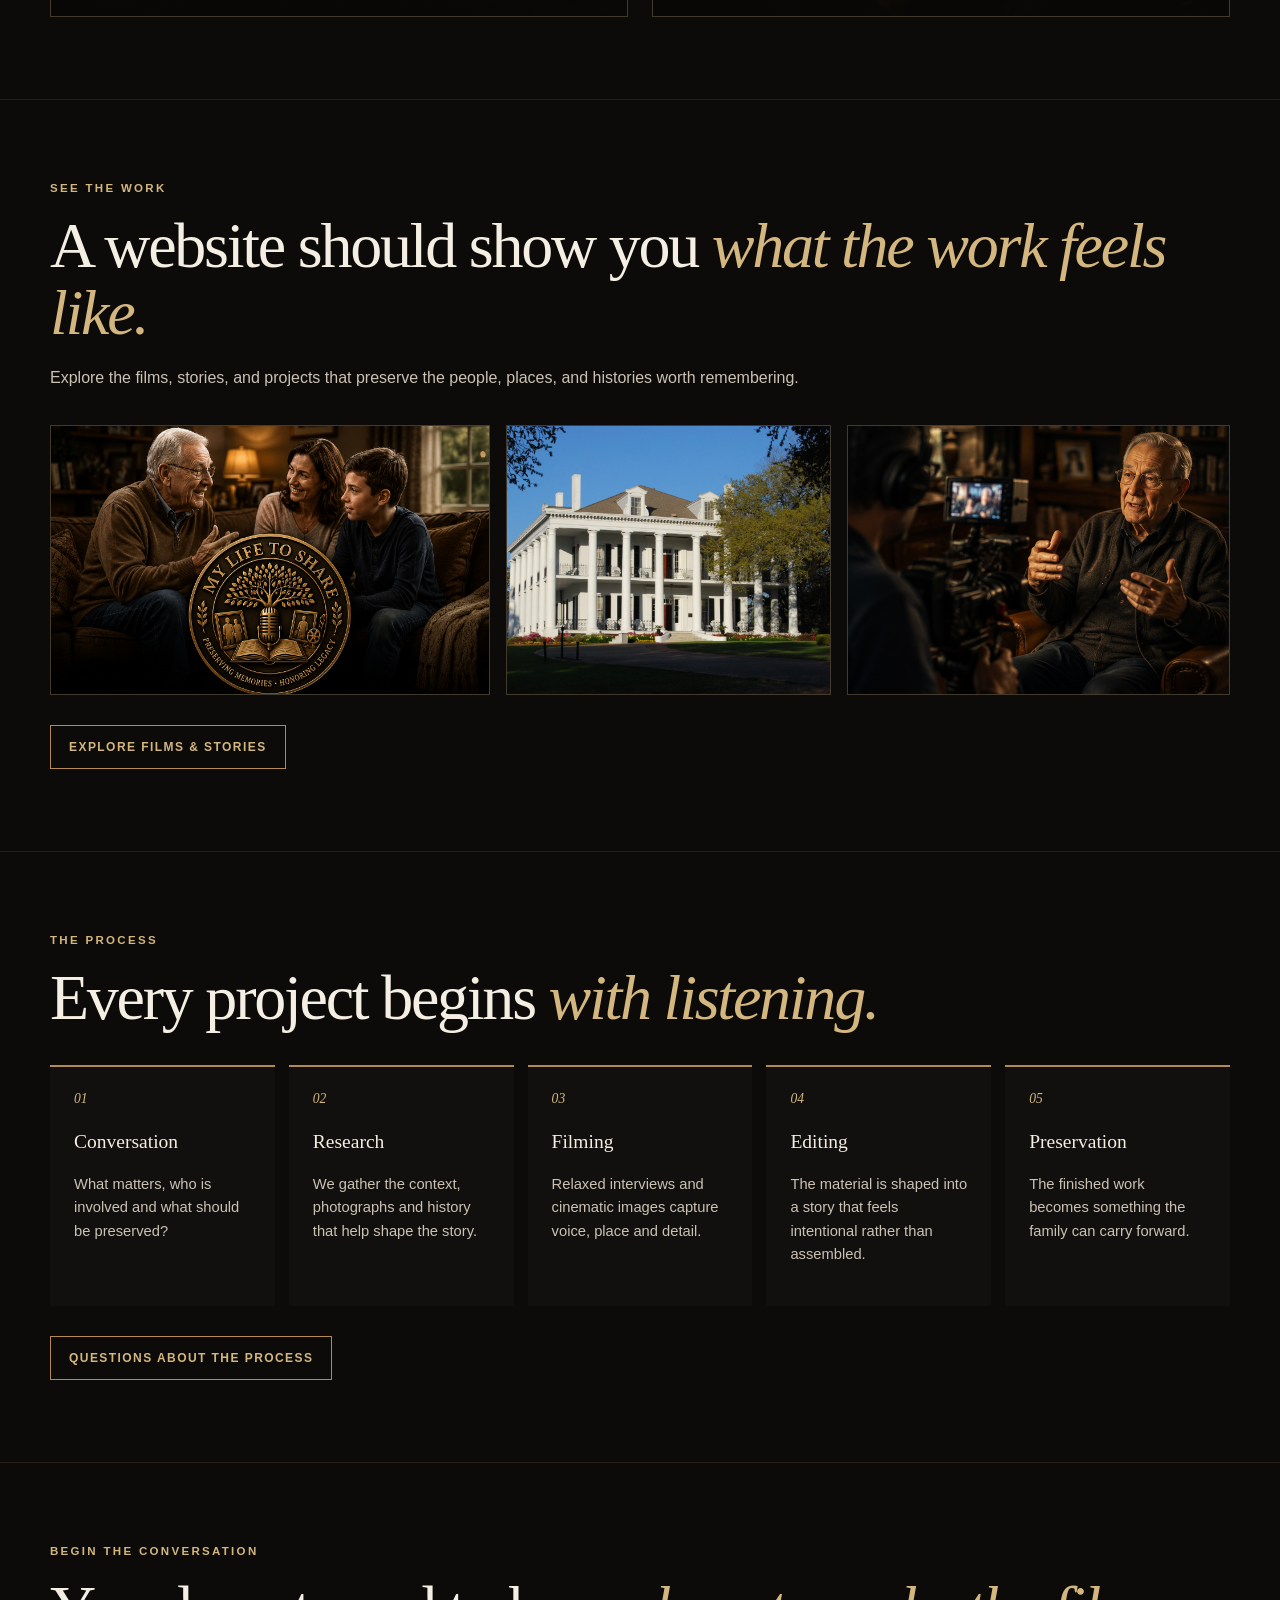
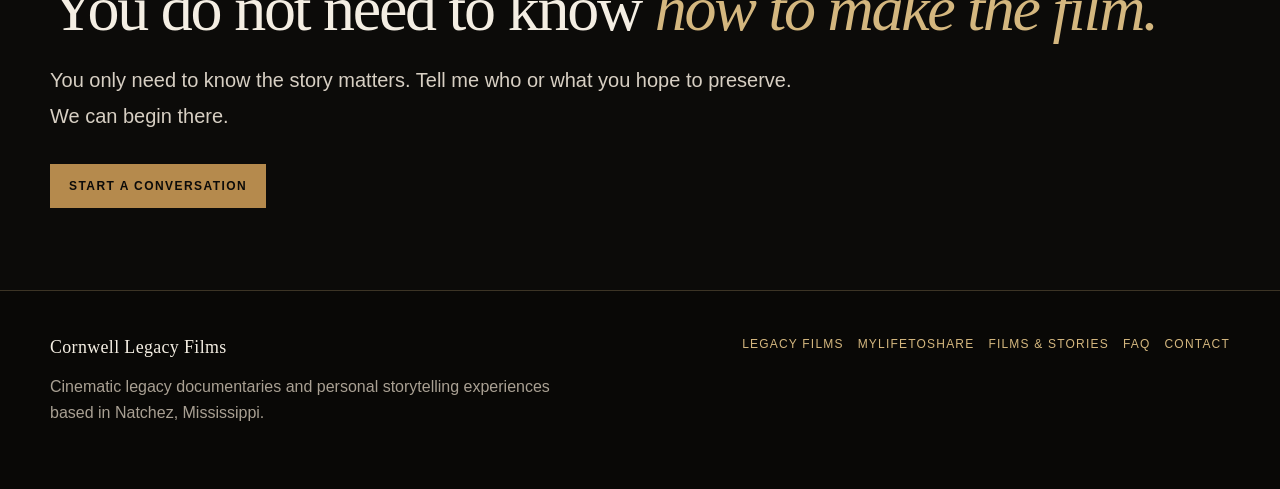
==== commit f78f8e16: "Fix homepage work image references" ====
--- a/index.html
+++ b/index.html
@@ -1 +1 @@
-<!doctype html><html lang="en"><head><meta charset="utf-8"><meta name="viewport" content="width=device-width,initial-scale=1"><title>Cornwell Legacy Films | Preserve the Story</title><meta name="description" content="Cinematic legacy documentary films and personal storytelling experiences preserving families, historic places and life stories."><link rel="stylesheet" href="/assets/css/site.css"><style>.home-hero{position:relative;min-height:82vh;display:flex;align-items:flex-end;padding:100px 0 72px;overflow:hidden;isolation:isolate}.home-hero:before{content:"";position:absolute;inset:0;z-index:-3;background:url('/assets/images/SBALL-NatchezMS-Poppies-Bridge-FEAT.webp') center/cover no-repeat;filter:saturate(.75)}.home-hero:after{content:"";position:absolute;inset:0;z-index:-2;background:linear-gradient(0deg,rgba(8,7,5,.98),rgba(8,7,5,.7) 45%,rgba(8,7,5,.28)),linear-gradient(90deg,rgba(8,7,5,.75),rgba(8,7,5,.12))}.home-hero h1{max-width:950px;margin:0 0 24px;font:400 clamp(3.2rem,7vw,6.7rem)/.96 Georgia,serif;letter-spacing:-.045em}.home-hero h1 span{display:block;color:var(--gold2)}.path-card{position:relative;min-height:430px;padding:38px;display:flex;flex-direction:column;justify-content:flex-end;overflow:hidden;border:1px solid var(--line);background:#13100d;isolation:isolate}.path-card:before{content:"";position:absolute;inset:0;z-index:-2;background:var(--path-image) center/cover no-repeat}.path-card:after{content:"";position:absolute;inset:0;z-index:-1;background:linear-gradient(0deg,rgba(8,7,5,.97),rgba(8,7,5,.58) 55%,rgba(8,7,5,.18))}.path-card h2{margin:0 0 12px;font:400 clamp(2rem,4vw,3.3rem)/1 Georgia,serif}.path-card p{max-width:520px;color:#d6cec2;line-height:1.7}.feature-band{padding:50px 0;background:#15120e;border-top:1px solid var(--line);border-bottom:1px solid var(--line)}.feature-row{display:grid;grid-template-columns:repeat(3,1fr);gap:30px}.feature-row strong{display:block;margin-bottom:7px;font:400 1.3rem Georgia,serif}.feature-row span{color:var(--muted);line-height:1.55;font-size:.9rem}@media(max-width:800px){.feature-row{grid-template-columns:1fr}.home-hero{min-height:72vh}}</style></head><body><header class="site-header"><nav class="site-nav"><a class="site-brand" href="/">Cornwell Legacy Films</a><div class="site-links"><a href="/" aria-current="page">Home</a><a href="/legacy-films/">Legacy Films</a><a href="/my-life/">MyLifeToShare</a><a href="/films-stories/">Films & Stories</a><a href="/faq/">FAQ</a><a href="/contact/" class="site-cta">Start a Conversation</a></div></nav></header><main><section class="home-hero"><div class="shell"><span class="eyebrow">Legacy Documentary Films • Natchez, Mississippi</span><h1>Your story deserves <span>more than a memory.</span></h1><p class="lede">Cinematic documentary films and personal storytelling experiences preserving the voices, places and histories families never want to lose.</p><div class="actions"><a class="btn primary" href="/legacy-films/">Explore Legacy Films</a><a class="btn ghost" href="/my-life/">Discover MyLifeToShare</a></div></div></section><section class="feature-band"><div class="shell feature-row"><div><strong>Family Stories</strong><span>Parents, grandparents, generations and the memories that exist mostly in conversation.</span></div><div><strong>Historic Places</strong><span>Homes, properties and communities where personal history and physical place are inseparable.</span></div><div><strong>Personal Voices</strong><span>Focused storytelling for people who want their own memories and reflections preserved firsthand.</span></div></div></section><section class="section"><div class="shell"><span class="eyebrow">Two Ways to Preserve a Story</span><h2 class="section-title">Choose the experience that <em>fits the story.</em></h2><div class="grid-2"><article class="path-card" style="--path-image:url('/assets/images/Dunleith-Historic-Inn-circe-1856_86372A84-B696-A59E-14787E7820AC18E5-863729ab93ed861.webp')"><span class="eyebrow">Cornwell Legacy Films</span><h2>Cinematic Legacy Documentaries</h2><p>Multi-layered documentary projects combining interviews, research, archival photographs, meaningful locations and original cinematography.</p><div class="actions"><a class="btn primary" href="/legacy-films/">Explore Legacy Films</a><a class="btn ghost" href="https://www.youtube.com/@CornwellLegacyFilms" target="_blank" rel="noopener">Watch on YouTube</a></div></article><article class="path-card" style="--path-image:url('/assets/images/voice.webp')"><span class="eyebrow">MyLifeToShare</span><h2>Your Life, In Your Words</h2><p>A more focused personal storytelling experience built around memories, turning points, lessons and the voice of the person who lived them.</p><div class="actions"><a class="btn primary" href="/my-life/">Explore MyLifeToShare</a><a class="btn ghost" href="https://www.youtube.com/@preserveyourlifestory" target="_blank" rel="noopener">Watch on YouTube</a></div></article></div></div></section><section class="section"><div class="shell"><span class="eyebrow">See the Work</span><h2 class="section-title">A website should show you <em>what the work feels like.</em></h2><p class="section-copy">Explore the films, stories, and projects that preserve the people, places, and histories worth remembering.</p><div class="image-strip"><figure><img src="/assets/images/clf-family-story.webp" alt="Family legacy storytelling"></figure><figure><img src="/assets/images/clf-historic-home.webp" alt="Historic Southern home"></figure><figure><img src="/assets/images/voice.webp" alt="Legacy interview storytelling"></figure></div><div class="actions"><a class="btn ghost" href="/films-stories/">Explore Films & Stories</a></div></div></section><section class="section"><div class="shell"><span class="eyebrow">The Process</span><h2 class="section-title">Every project begins <em>with listening.</em></h2><div class="steps"><div class="step"><h3>Conversation</h3><p>What matters, who is involved and what should be preserved?</p></div><div class="step"><h3>Research</h3><p>We gather the context, photographs and history that help shape the story.</p></div><div class="step"><h3>Filming</h3><p>Relaxed interviews and cinematic images capture voice, place and detail.</p></div><div class="step"><h3>Editing</h3><p>The material is shaped into a story that feels intentional rather than assembled.</p></div><div class="step"><h3>Preservation</h3><p>The finished work becomes something the family can carry forward.</p></div></div><div class="actions"><a class="btn ghost" href="/faq/">Questions About the Process</a></div></div></section><section class="section"><div class="shell"><span class="eyebrow">Begin the Conversation</span><h2 class="section-title">You do not need to know <em>how to make the film.</em></h2><p class="lede">You only need to know the story matters. Tell me who or what you hope to preserve. We can begin there.</p><div class="actions"><a class="btn primary" href="/contact/">Start a Conversation</a></div></div></section></main><footer class="site-footer"><div class="footer-inner"><div><div class="site-brand">Cornwell Legacy Films</div><p class="footer-copy">Cinematic legacy documentaries and personal storytelling experiences based in Natchez, Mississippi.</p></div><div class="footer-links"><a href="/legacy-films/">Legacy Films</a><a href="/my-life/">MyLifeToShare</a><a href="/films-stories/">Films & Stories</a><a href="/faq/">FAQ</a><a href="/contact/">Contact</a></div></div></footer><script src="/assets/js/site.js"></script></body></html>+<!doctype html><html lang="en"><head><meta charset="utf-8"><meta name="viewport" content="width=device-width,initial-scale=1"><title>Cornwell Legacy Films | Preserve the Story</title><meta name="description" content="Cinematic legacy documentary films and personal storytelling experiences preserving families, historic places and life stories."><link rel="stylesheet" href="/assets/css/site.css?v=20260831-2"><style>.home-hero{position:relative;min-height:82vh;display:flex;align-items:flex-end;padding:100px 0 72px;overflow:hidden;isolation:isolate}.home-hero:before{content:"";position:absolute;inset:0;z-index:-3;background:url('/assets/images/SBALL-NatchezMS-Poppies-Bridge-FEAT.webp') center/cover no-repeat;filter:saturate(.75)}.home-hero:after{content:"";position:absolute;inset:0;z-index:-2;background:linear-gradient(0deg,rgba(8,7,5,.98),rgba(8,7,5,.7) 45%,rgba(8,7,5,.28)),linear-gradient(90deg,rgba(8,7,5,.75),rgba(8,7,5,.12))}.home-hero h1{max-width:950px;margin:0 0 24px;font:400 clamp(3.2rem,7vw,6.7rem)/.96 Georgia,serif;letter-spacing:-.045em}.home-hero h1 span{display:block;color:var(--gold2)}.path-card{position:relative;min-height:430px;padding:38px;display:flex;flex-direction:column;justify-content:flex-end;overflow:hidden;border:1px solid var(--line);background:#13100d;isolation:isolate}.path-card:before{content:"";position:absolute;inset:0;z-index:-2;background:var(--path-image) center/cover no-repeat}.path-card:after{content:"";position:absolute;inset:0;z-index:-1;background:linear-gradient(0deg,rgba(8,7,5,.97),rgba(8,7,5,.58) 55%,rgba(8,7,5,.18))}.path-card h2{margin:0 0 12px;font:400 clamp(2rem,4vw,3.3rem)/1 Georgia,serif}.path-card p{max-width:520px;color:#d6cec2;line-height:1.7}.feature-band{padding:50px 0;background:#15120e;border-top:1px solid var(--line);border-bottom:1px solid var(--line)}.feature-row{display:grid;grid-template-columns:repeat(3,1fr);gap:30px}.feature-row strong{display:block;margin-bottom:7px;font:400 1.3rem Georgia,serif}.feature-row span{color:var(--muted);line-height:1.55;font-size:.9rem}@media(max-width:800px){.feature-row{grid-template-columns:1fr}.home-hero{min-height:72vh}}</style></head><body><header class="site-header"><nav class="site-nav"><a class="site-brand" href="/">Cornwell Legacy Films</a><div class="site-links"><a href="/" aria-current="page">Home</a><a href="/legacy-films/">Legacy Films</a><a href="/my-life/">MyLifeToShare</a><a href="/films-stories/">Films & Stories</a><a href="/faq/">FAQ</a><a href="/contact/" class="site-cta">Start a Conversation</a></div></nav></header><main><section class="home-hero"><div class="shell"><span class="eyebrow">Legacy Documentary Films • Natchez, Mississippi</span><h1>Your story deserves <span>more than a memory.</span></h1><p class="lede">Cinematic documentary films and personal storytelling experiences preserving the voices, places and histories families never want to lose.</p><div class="actions"><a class="btn primary" href="/legacy-films/">Explore Legacy Films</a><a class="btn ghost" href="/my-life/">Discover MyLifeToShare</a></div></div></section><section class="feature-band"><div class="shell feature-row"><div><strong>Family Stories</strong><span>Parents, grandparents, generations and the memories that exist mostly in conversation.</span></div><div><strong>Historic Places</strong><span>Homes, properties and communities where personal history and physical place are inseparable.</span></div><div><strong>Personal Voices</strong><span>Focused storytelling for people who want their own memories and reflections preserved firsthand.</span></div></div></section><section class="section"><div class="shell"><span class="eyebrow">Two Ways to Preserve a Story</span><h2 class="section-title">Choose the experience that <em>fits the story.</em></h2><div class="grid-2"><article class="path-card" style="--path-image:url('/assets/images/Dunleith-Historic-Inn-circe-1856_86372A84-B696-A59E-14787E7820AC18E5-863729ab93ed861.webp')"><span class="eyebrow">Cornwell Legacy Films</span><h2>Cinematic Legacy Documentaries</h2><p>Multi-layered documentary projects combining interviews, research, archival photographs, meaningful locations and original cinematography.</p><div class="actions"><a class="btn primary" href="/legacy-films/">Explore Legacy Films</a><a class="btn ghost" href="https://www.youtube.com/@CornwellLegacyFilms" target="_blank" rel="noopener">Watch on YouTube</a></div></article><article class="path-card" style="--path-image:url('/assets/images/voice.webp')"><span class="eyebrow">MyLifeToShare</span><h2>Your Life, In Your Words</h2><p>A more focused personal storytelling experience built around memories, turning points, lessons and the voice of the person who lived them.</p><div class="actions"><a class="btn primary" href="/my-life/">Explore MyLifeToShare</a><a class="btn ghost" href="https://www.youtube.com/@preserveyourlifestory" target="_blank" rel="noopener">Watch on YouTube</a></div></article></div></div></section><section class="section"><div class="shell"><span class="eyebrow">See the Work</span><h2 class="section-title">A website should show you <em>what the work feels like.</em></h2><p class="section-copy">Explore the films, stories, and projects that preserve the people, places, and histories worth remembering.</p><div class="image-strip"><figure><img src="/assets/images/family%20with%20logo.webp" alt="Family legacy storytelling"></figure><figure><img src="/assets/images/Dunleith-Historic-Inn-circe-1856_86372A84-B696-A59E-14787E7820AC18E5-863729ab93ed861.webp" alt="Historic Southern home"></figure><figure><img src="/assets/images/voice.webp" alt="Legacy interview storytelling"></figure></div><div class="actions"><a class="btn ghost" href="/films-stories/">Explore Films & Stories</a></div></div></section><section class="section"><div class="shell"><span class="eyebrow">The Process</span><h2 class="section-title">Every project begins <em>with listening.</em></h2><div class="steps"><div class="step"><h3>Conversation</h3><p>What matters, who is involved and what should be preserved?</p></div><div class="step"><h3>Research</h3><p>We gather the context, photographs and history that help shape the story.</p></div><div class="step"><h3>Filming</h3><p>Relaxed interviews and cinematic images capture voice, place and detail.</p></div><div class="step"><h3>Editing</h3><p>The material is shaped into a story that feels intentional rather than assembled.</p></div><div class="step"><h3>Preservation</h3><p>The finished work becomes something the family can carry forward.</p></div></div><div class="actions"><a class="btn ghost" href="/faq/">Questions About the Process</a></div></div></section><section class="section"><div class="shell"><span class="eyebrow">Begin the Conversation</span><h2 class="section-title">You do not need to know <em>how to make the film.</em></h2><p class="lede">You only need to know the story matters. Tell me who or what you hope to preserve. We can begin there.</p><div class="actions"><a class="btn primary" href="/contact/">Start a Conversation</a></div></div></section></main><footer class="site-footer"><div class="footer-inner"><div><div class="site-brand">Cornwell Legacy Films</div><p class="footer-copy">Cinematic legacy documentaries and personal storytelling experiences based in Natchez, Mississippi.</p></div><div class="footer-links"><a href="/legacy-films/">Legacy Films</a><a href="/my-life/">MyLifeToShare</a><a href="/films-stories/">Films & Stories</a><a href="/faq/">FAQ</a><a href="/contact/">Contact</a></div></div></footer><script src="/assets/js/site.js"></script></body></html>
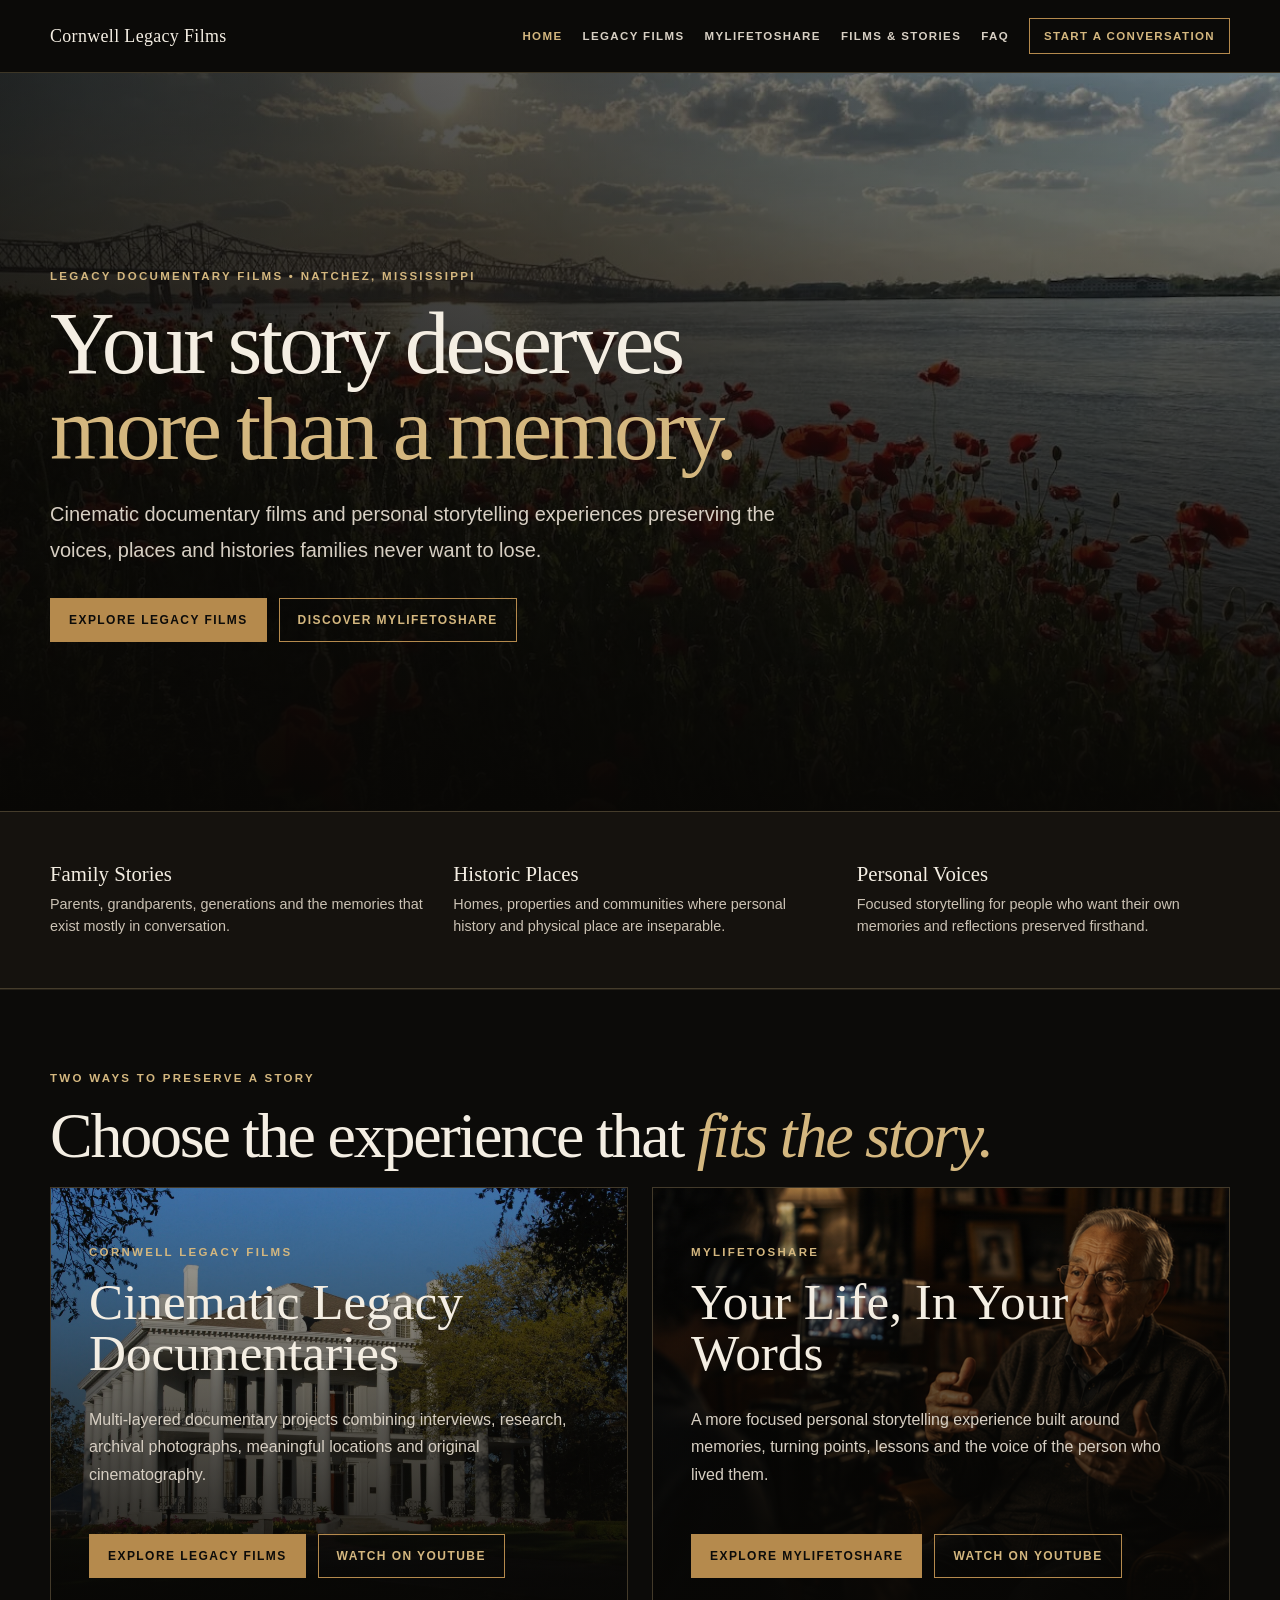
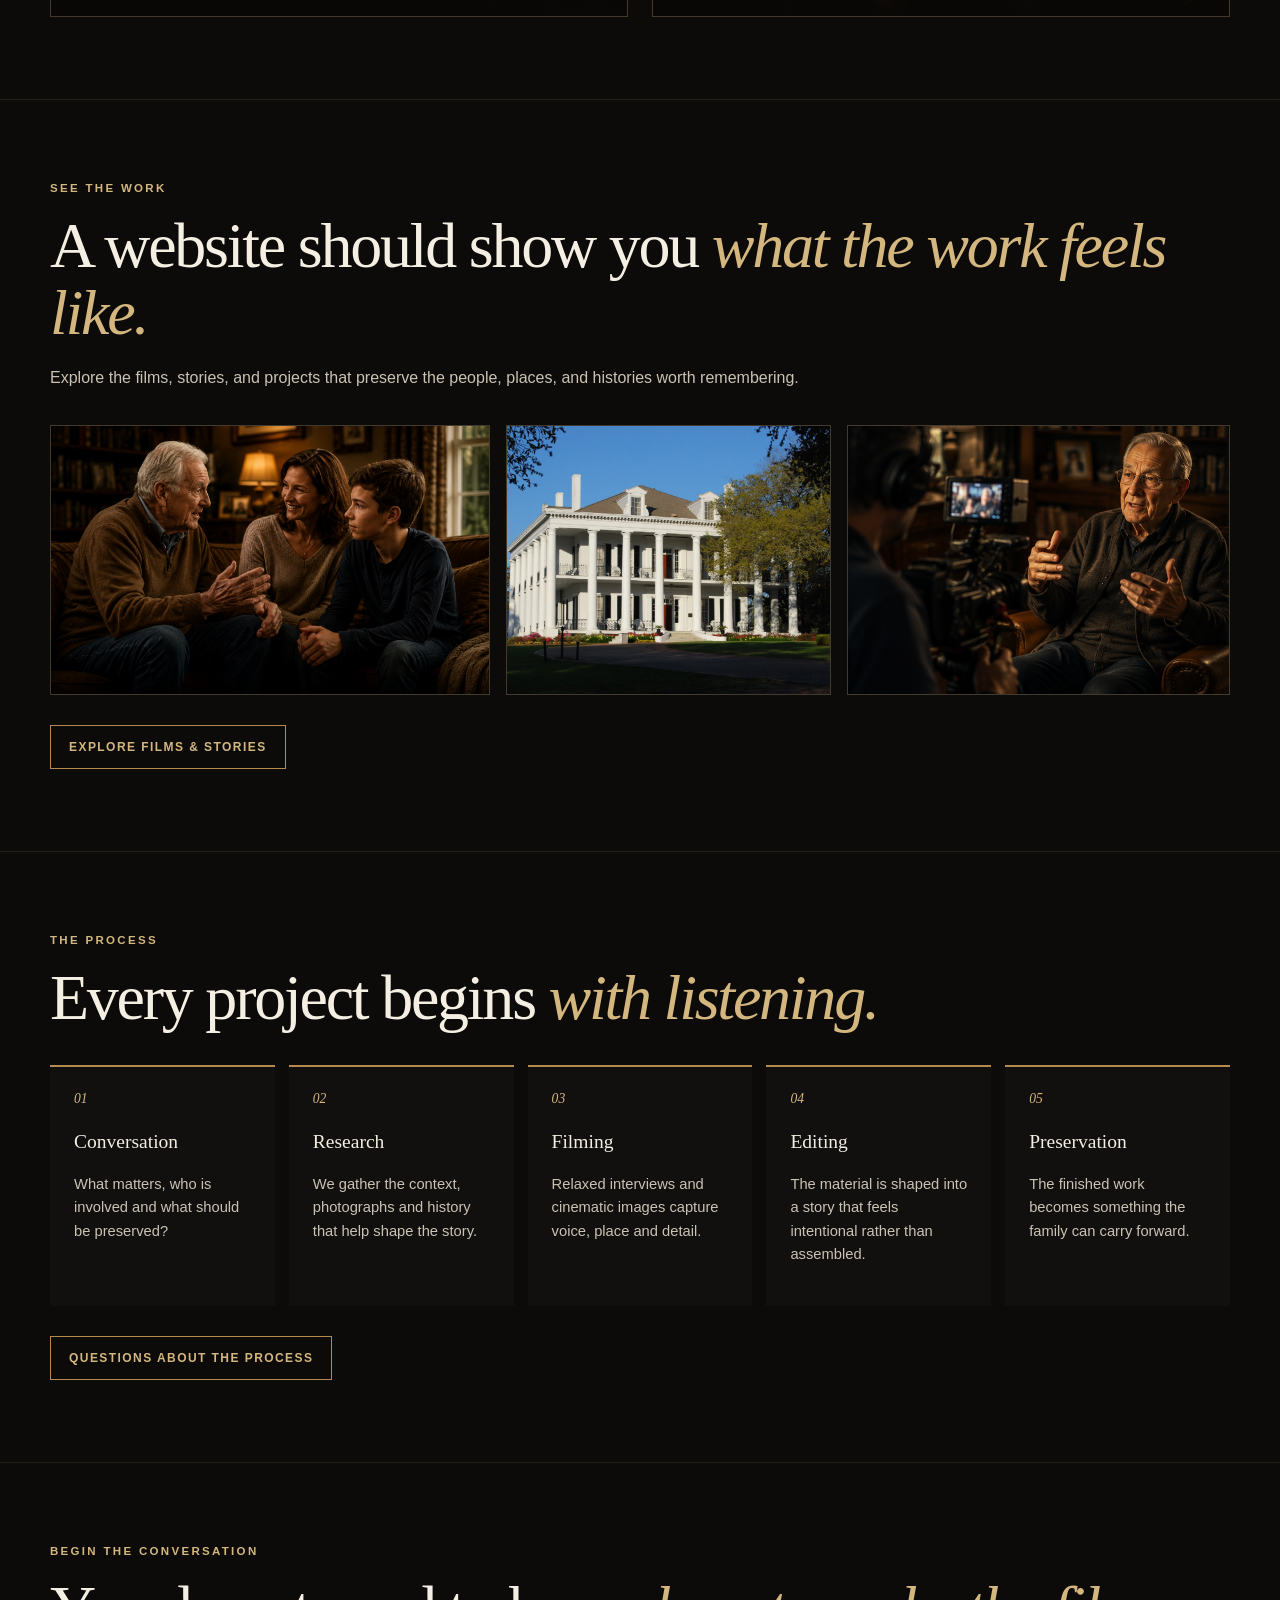
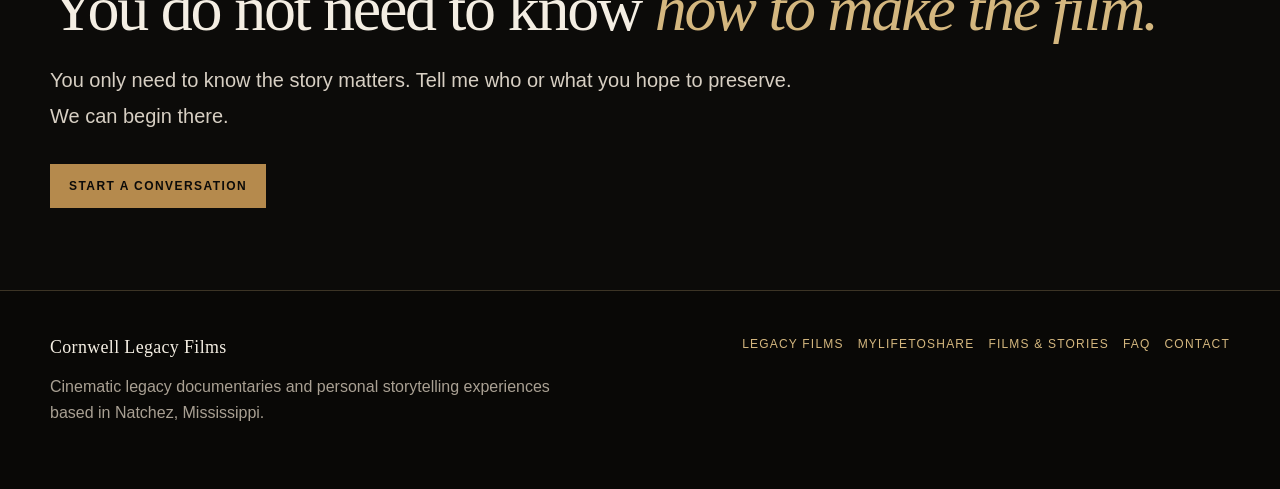
==== commit 29d07919: "Use no-logo family story image on homepage" ====
--- a/index.html
+++ b/index.html
@@ -1 +1 @@
-<!doctype html><html lang="en"><head><meta charset="utf-8"><meta name="viewport" content="width=device-width,initial-scale=1"><title>Cornwell Legacy Films | Preserve the Story</title><meta name="description" content="Cinematic legacy documentary films and personal storytelling experiences preserving families, historic places and life stories."><link rel="stylesheet" href="/assets/css/site.css?v=20260831-2"><style>.home-hero{position:relative;min-height:82vh;display:flex;align-items:flex-end;padding:100px 0 72px;overflow:hidden;isolation:isolate}.home-hero:before{content:"";position:absolute;inset:0;z-index:-3;background:url('/assets/images/SBALL-NatchezMS-Poppies-Bridge-FEAT.webp') center/cover no-repeat;filter:saturate(.75)}.home-hero:after{content:"";position:absolute;inset:0;z-index:-2;background:linear-gradient(0deg,rgba(8,7,5,.98),rgba(8,7,5,.7) 45%,rgba(8,7,5,.28)),linear-gradient(90deg,rgba(8,7,5,.75),rgba(8,7,5,.12))}.home-hero h1{max-width:950px;margin:0 0 24px;font:400 clamp(3.2rem,7vw,6.7rem)/.96 Georgia,serif;letter-spacing:-.045em}.home-hero h1 span{display:block;color:var(--gold2)}.path-card{position:relative;min-height:430px;padding:38px;display:flex;flex-direction:column;justify-content:flex-end;overflow:hidden;border:1px solid var(--line);background:#13100d;isolation:isolate}.path-card:before{content:"";position:absolute;inset:0;z-index:-2;background:var(--path-image) center/cover no-repeat}.path-card:after{content:"";position:absolute;inset:0;z-index:-1;background:linear-gradient(0deg,rgba(8,7,5,.97),rgba(8,7,5,.58) 55%,rgba(8,7,5,.18))}.path-card h2{margin:0 0 12px;font:400 clamp(2rem,4vw,3.3rem)/1 Georgia,serif}.path-card p{max-width:520px;color:#d6cec2;line-height:1.7}.feature-band{padding:50px 0;background:#15120e;border-top:1px solid var(--line);border-bottom:1px solid var(--line)}.feature-row{display:grid;grid-template-columns:repeat(3,1fr);gap:30px}.feature-row strong{display:block;margin-bottom:7px;font:400 1.3rem Georgia,serif}.feature-row span{color:var(--muted);line-height:1.55;font-size:.9rem}@media(max-width:800px){.feature-row{grid-template-columns:1fr}.home-hero{min-height:72vh}}</style></head><body><header class="site-header"><nav class="site-nav"><a class="site-brand" href="/">Cornwell Legacy Films</a><div class="site-links"><a href="/" aria-current="page">Home</a><a href="/legacy-films/">Legacy Films</a><a href="/my-life/">MyLifeToShare</a><a href="/films-stories/">Films & Stories</a><a href="/faq/">FAQ</a><a href="/contact/" class="site-cta">Start a Conversation</a></div></nav></header><main><section class="home-hero"><div class="shell"><span class="eyebrow">Legacy Documentary Films • Natchez, Mississippi</span><h1>Your story deserves <span>more than a memory.</span></h1><p class="lede">Cinematic documentary films and personal storytelling experiences preserving the voices, places and histories families never want to lose.</p><div class="actions"><a class="btn primary" href="/legacy-films/">Explore Legacy Films</a><a class="btn ghost" href="/my-life/">Discover MyLifeToShare</a></div></div></section><section class="feature-band"><div class="shell feature-row"><div><strong>Family Stories</strong><span>Parents, grandparents, generations and the memories that exist mostly in conversation.</span></div><div><strong>Historic Places</strong><span>Homes, properties and communities where personal history and physical place are inseparable.</span></div><div><strong>Personal Voices</strong><span>Focused storytelling for people who want their own memories and reflections preserved firsthand.</span></div></div></section><section class="section"><div class="shell"><span class="eyebrow">Two Ways to Preserve a Story</span><h2 class="section-title">Choose the experience that <em>fits the story.</em></h2><div class="grid-2"><article class="path-card" style="--path-image:url('/assets/images/Dunleith-Historic-Inn-circe-1856_86372A84-B696-A59E-14787E7820AC18E5-863729ab93ed861.webp')"><span class="eyebrow">Cornwell Legacy Films</span><h2>Cinematic Legacy Documentaries</h2><p>Multi-layered documentary projects combining interviews, research, archival photographs, meaningful locations and original cinematography.</p><div class="actions"><a class="btn primary" href="/legacy-films/">Explore Legacy Films</a><a class="btn ghost" href="https://www.youtube.com/@CornwellLegacyFilms" target="_blank" rel="noopener">Watch on YouTube</a></div></article><article class="path-card" style="--path-image:url('/assets/images/voice.webp')"><span class="eyebrow">MyLifeToShare</span><h2>Your Life, In Your Words</h2><p>A more focused personal storytelling experience built around memories, turning points, lessons and the voice of the person who lived them.</p><div class="actions"><a class="btn primary" href="/my-life/">Explore MyLifeToShare</a><a class="btn ghost" href="https://www.youtube.com/@preserveyourlifestory" target="_blank" rel="noopener">Watch on YouTube</a></div></article></div></div></section><section class="section"><div class="shell"><span class="eyebrow">See the Work</span><h2 class="section-title">A website should show you <em>what the work feels like.</em></h2><p class="section-copy">Explore the films, stories, and projects that preserve the people, places, and histories worth remembering.</p><div class="image-strip"><figure><img src="/assets/images/family%20with%20logo.webp" alt="Family legacy storytelling"></figure><figure><img src="/assets/images/Dunleith-Historic-Inn-circe-1856_86372A84-B696-A59E-14787E7820AC18E5-863729ab93ed861.webp" alt="Historic Southern home"></figure><figure><img src="/assets/images/voice.webp" alt="Legacy interview storytelling"></figure></div><div class="actions"><a class="btn ghost" href="/films-stories/">Explore Films & Stories</a></div></div></section><section class="section"><div class="shell"><span class="eyebrow">The Process</span><h2 class="section-title">Every project begins <em>with listening.</em></h2><div class="steps"><div class="step"><h3>Conversation</h3><p>What matters, who is involved and what should be preserved?</p></div><div class="step"><h3>Research</h3><p>We gather the context, photographs and history that help shape the story.</p></div><div class="step"><h3>Filming</h3><p>Relaxed interviews and cinematic images capture voice, place and detail.</p></div><div class="step"><h3>Editing</h3><p>The material is shaped into a story that feels intentional rather than assembled.</p></div><div class="step"><h3>Preservation</h3><p>The finished work becomes something the family can carry forward.</p></div></div><div class="actions"><a class="btn ghost" href="/faq/">Questions About the Process</a></div></div></section><section class="section"><div class="shell"><span class="eyebrow">Begin the Conversation</span><h2 class="section-title">You do not need to know <em>how to make the film.</em></h2><p class="lede">You only need to know the story matters. Tell me who or what you hope to preserve. We can begin there.</p><div class="actions"><a class="btn primary" href="/contact/">Start a Conversation</a></div></div></section></main><footer class="site-footer"><div class="footer-inner"><div><div class="site-brand">Cornwell Legacy Films</div><p class="footer-copy">Cinematic legacy documentaries and personal storytelling experiences based in Natchez, Mississippi.</p></div><div class="footer-links"><a href="/legacy-films/">Legacy Films</a><a href="/my-life/">MyLifeToShare</a><a href="/films-stories/">Films & Stories</a><a href="/faq/">FAQ</a><a href="/contact/">Contact</a></div></div></footer><script src="/assets/js/site.js"></script></body></html>+<!doctype html><html lang="en"><head><meta charset="utf-8"><meta name="viewport" content="width=device-width,initial-scale=1"><title>Cornwell Legacy Films | Preserve the Story</title><meta name="description" content="Cinematic legacy documentary films and personal storytelling experiences preserving families, historic places and life stories."><link rel="stylesheet" href="/assets/css/site.css?v=20260831-2"><style>.home-hero{position:relative;min-height:82vh;display:flex;align-items:flex-end;padding:100px 0 72px;overflow:hidden;isolation:isolate}.home-hero:before{content:"";position:absolute;inset:0;z-index:-3;background:url('/assets/images/SBALL-NatchezMS-Poppies-Bridge-FEAT.webp') center/cover no-repeat;filter:saturate(.75)}.home-hero:after{content:"";position:absolute;inset:0;z-index:-2;background:linear-gradient(0deg,rgba(8,7,5,.98),rgba(8,7,5,.7) 45%,rgba(8,7,5,.28)),linear-gradient(90deg,rgba(8,7,5,.75),rgba(8,7,5,.12))}.home-hero h1{max-width:950px;margin:0 0 24px;font:400 clamp(3.2rem,7vw,6.7rem)/.96 Georgia,serif;letter-spacing:-.045em}.home-hero h1 span{display:block;color:var(--gold2)}.path-card{position:relative;min-height:430px;padding:38px;display:flex;flex-direction:column;justify-content:flex-end;overflow:hidden;border:1px solid var(--line);background:#13100d;isolation:isolate}.path-card:before{content:"";position:absolute;inset:0;z-index:-2;background:var(--path-image) center/cover no-repeat}.path-card:after{content:"";position:absolute;inset:0;z-index:-1;background:linear-gradient(0deg,rgba(8,7,5,.97),rgba(8,7,5,.58) 55%,rgba(8,7,5,.18))}.path-card h2{margin:0 0 12px;font:400 clamp(2rem,4vw,3.3rem)/1 Georgia,serif}.path-card p{max-width:520px;color:#d6cec2;line-height:1.7}.feature-band{padding:50px 0;background:#15120e;border-top:1px solid var(--line);border-bottom:1px solid var(--line)}.feature-row{display:grid;grid-template-columns:repeat(3,1fr);gap:30px}.feature-row strong{display:block;margin-bottom:7px;font:400 1.3rem Georgia,serif}.feature-row span{color:var(--muted);line-height:1.55;font-size:.9rem}@media(max-width:800px){.feature-row{grid-template-columns:1fr}.home-hero{min-height:72vh}}</style></head><body><header class="site-header"><nav class="site-nav"><a class="site-brand" href="/">Cornwell Legacy Films</a><div class="site-links"><a href="/" aria-current="page">Home</a><a href="/legacy-films/">Legacy Films</a><a href="/my-life/">MyLifeToShare</a><a href="/films-stories/">Films & Stories</a><a href="/faq/">FAQ</a><a href="/contact/" class="site-cta">Start a Conversation</a></div></nav></header><main><section class="home-hero"><div class="shell"><span class="eyebrow">Legacy Documentary Films • Natchez, Mississippi</span><h1>Your story deserves <span>more than a memory.</span></h1><p class="lede">Cinematic documentary films and personal storytelling experiences preserving the voices, places and histories families never want to lose.</p><div class="actions"><a class="btn primary" href="/legacy-films/">Explore Legacy Films</a><a class="btn ghost" href="/my-life/">Discover MyLifeToShare</a></div></div></section><section class="feature-band"><div class="shell feature-row"><div><strong>Family Stories</strong><span>Parents, grandparents, generations and the memories that exist mostly in conversation.</span></div><div><strong>Historic Places</strong><span>Homes, properties and communities where personal history and physical place are inseparable.</span></div><div><strong>Personal Voices</strong><span>Focused storytelling for people who want their own memories and reflections preserved firsthand.</span></div></div></section><section class="section"><div class="shell"><span class="eyebrow">Two Ways to Preserve a Story</span><h2 class="section-title">Choose the experience that <em>fits the story.</em></h2><div class="grid-2"><article class="path-card" style="--path-image:url('/assets/images/Dunleith-Historic-Inn-circe-1856_86372A84-B696-A59E-14787E7820AC18E5-863729ab93ed861.webp')"><span class="eyebrow">Cornwell Legacy Films</span><h2>Cinematic Legacy Documentaries</h2><p>Multi-layered documentary projects combining interviews, research, archival photographs, meaningful locations and original cinematography.</p><div class="actions"><a class="btn primary" href="/legacy-films/">Explore Legacy Films</a><a class="btn ghost" href="https://www.youtube.com/@CornwellLegacyFilms" target="_blank" rel="noopener">Watch on YouTube</a></div></article><article class="path-card" style="--path-image:url('/assets/images/voice.webp')"><span class="eyebrow">MyLifeToShare</span><h2>Your Life, In Your Words</h2><p>A more focused personal storytelling experience built around memories, turning points, lessons and the voice of the person who lived them.</p><div class="actions"><a class="btn primary" href="/my-life/">Explore MyLifeToShare</a><a class="btn ghost" href="https://www.youtube.com/@preserveyourlifestory" target="_blank" rel="noopener">Watch on YouTube</a></div></article></div></div></section><section class="section"><div class="shell"><span class="eyebrow">See the Work</span><h2 class="section-title">A website should show you <em>what the work feels like.</em></h2><p class="section-copy">Explore the films, stories, and projects that preserve the people, places, and histories worth remembering.</p><div class="image-strip"><figure><img src="/assets/images/clf-family-story.webp" alt="Family legacy storytelling"></figure><figure><img src="/assets/images/Dunleith-Historic-Inn-circe-1856_86372A84-B696-A59E-14787E7820AC18E5-863729ab93ed861.webp" alt="Historic Southern home"></figure><figure><img src="/assets/images/voice.webp" alt="Legacy interview storytelling"></figure></div><div class="actions"><a class="btn ghost" href="/films-stories/">Explore Films & Stories</a></div></div></section><section class="section"><div class="shell"><span class="eyebrow">The Process</span><h2 class="section-title">Every project begins <em>with listening.</em></h2><div class="steps"><div class="step"><h3>Conversation</h3><p>What matters, who is involved and what should be preserved?</p></div><div class="step"><h3>Research</h3><p>We gather the context, photographs and history that help shape the story.</p></div><div class="step"><h3>Filming</h3><p>Relaxed interviews and cinematic images capture voice, place and detail.</p></div><div class="step"><h3>Editing</h3><p>The material is shaped into a story that feels intentional rather than assembled.</p></div><div class="step"><h3>Preservation</h3><p>The finished work becomes something the family can carry forward.</p></div></div><div class="actions"><a class="btn ghost" href="/faq/">Questions About the Process</a></div></div></section><section class="section"><div class="shell"><span class="eyebrow">Begin the Conversation</span><h2 class="section-title">You do not need to know <em>how to make the film.</em></h2><p class="lede">You only need to know the story matters. Tell me who or what you hope to preserve. We can begin there.</p><div class="actions"><a class="btn primary" href="/contact/">Start a Conversation</a></div></div></section></main><footer class="site-footer"><div class="footer-inner"><div><div class="site-brand">Cornwell Legacy Films</div><p class="footer-copy">Cinematic legacy documentaries and personal storytelling experiences based in Natchez, Mississippi.</p></div><div class="footer-links"><a href="/legacy-films/">Legacy Films</a><a href="/my-life/">MyLifeToShare</a><a href="/films-stories/">Films & Stories</a><a href="/faq/">FAQ</a><a href="/contact/">Contact</a></div></div></footer><script src="/assets/js/site.js"></script></body></html>
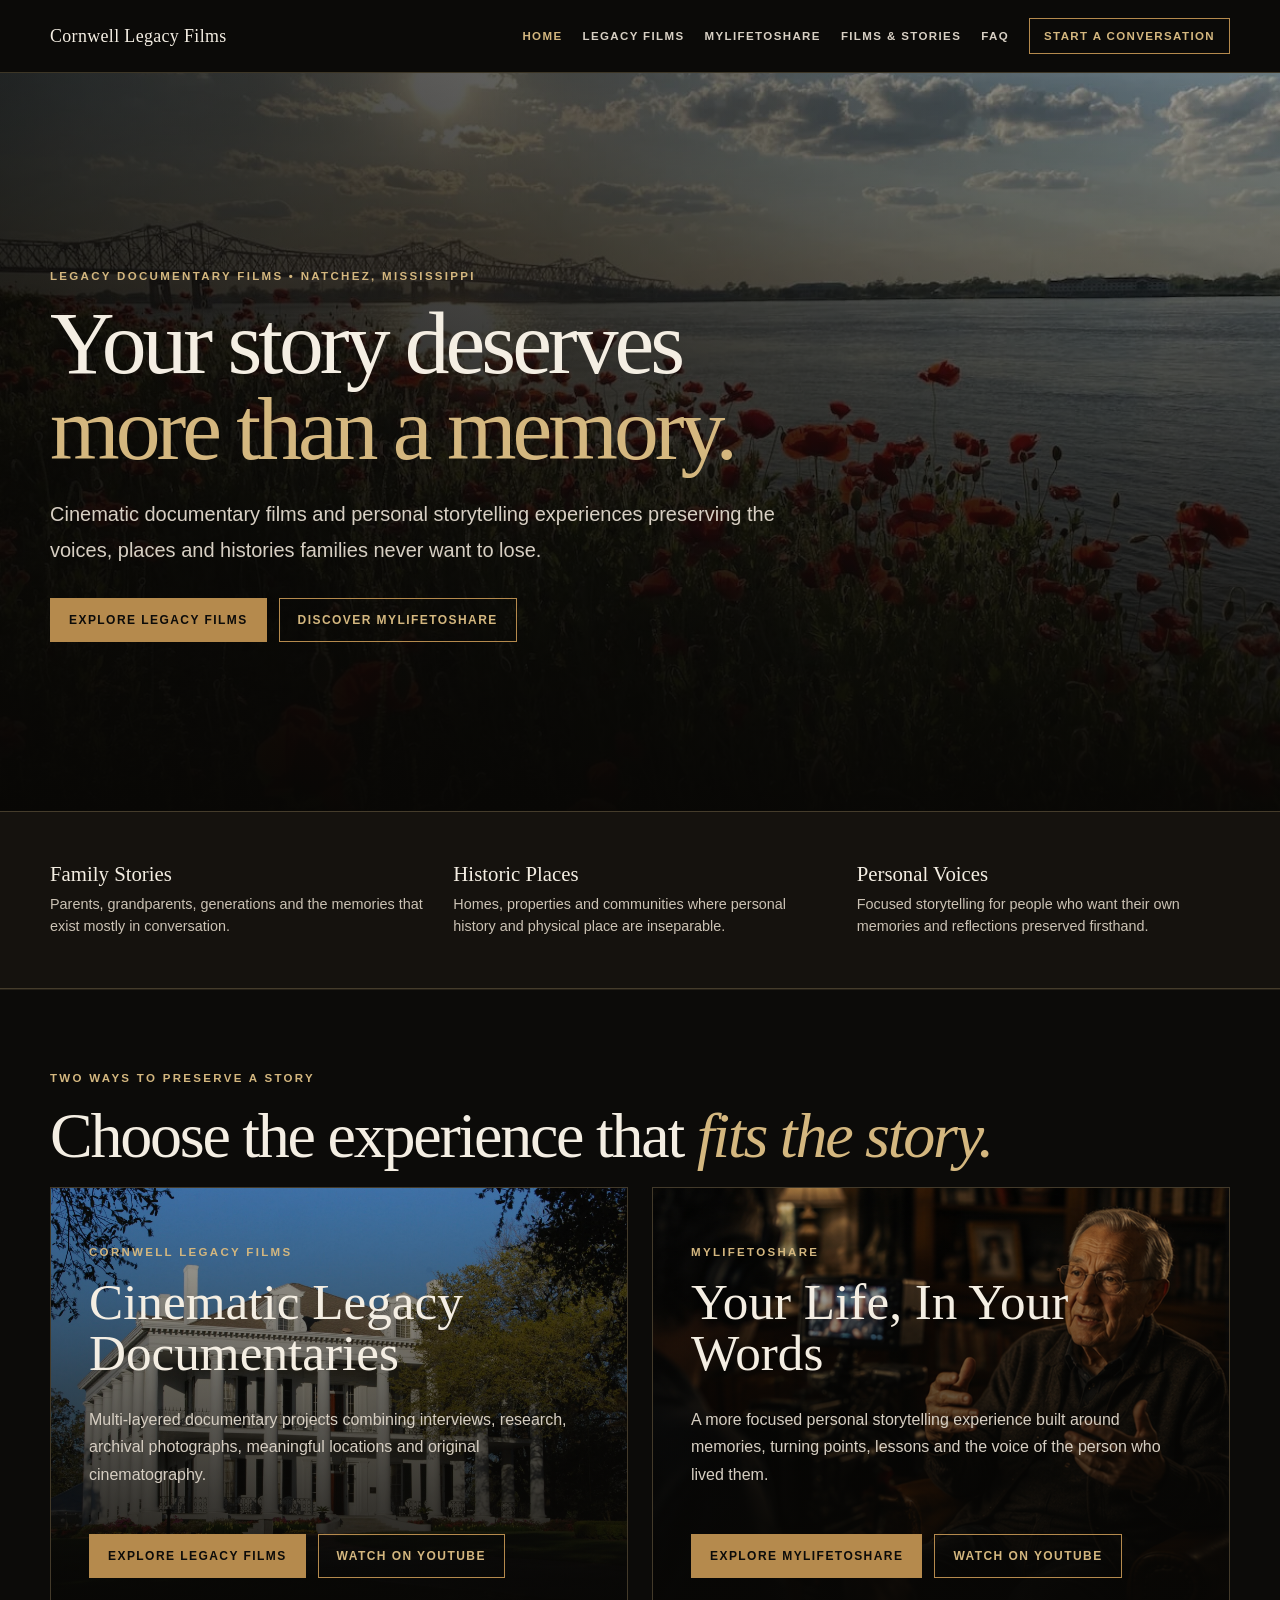
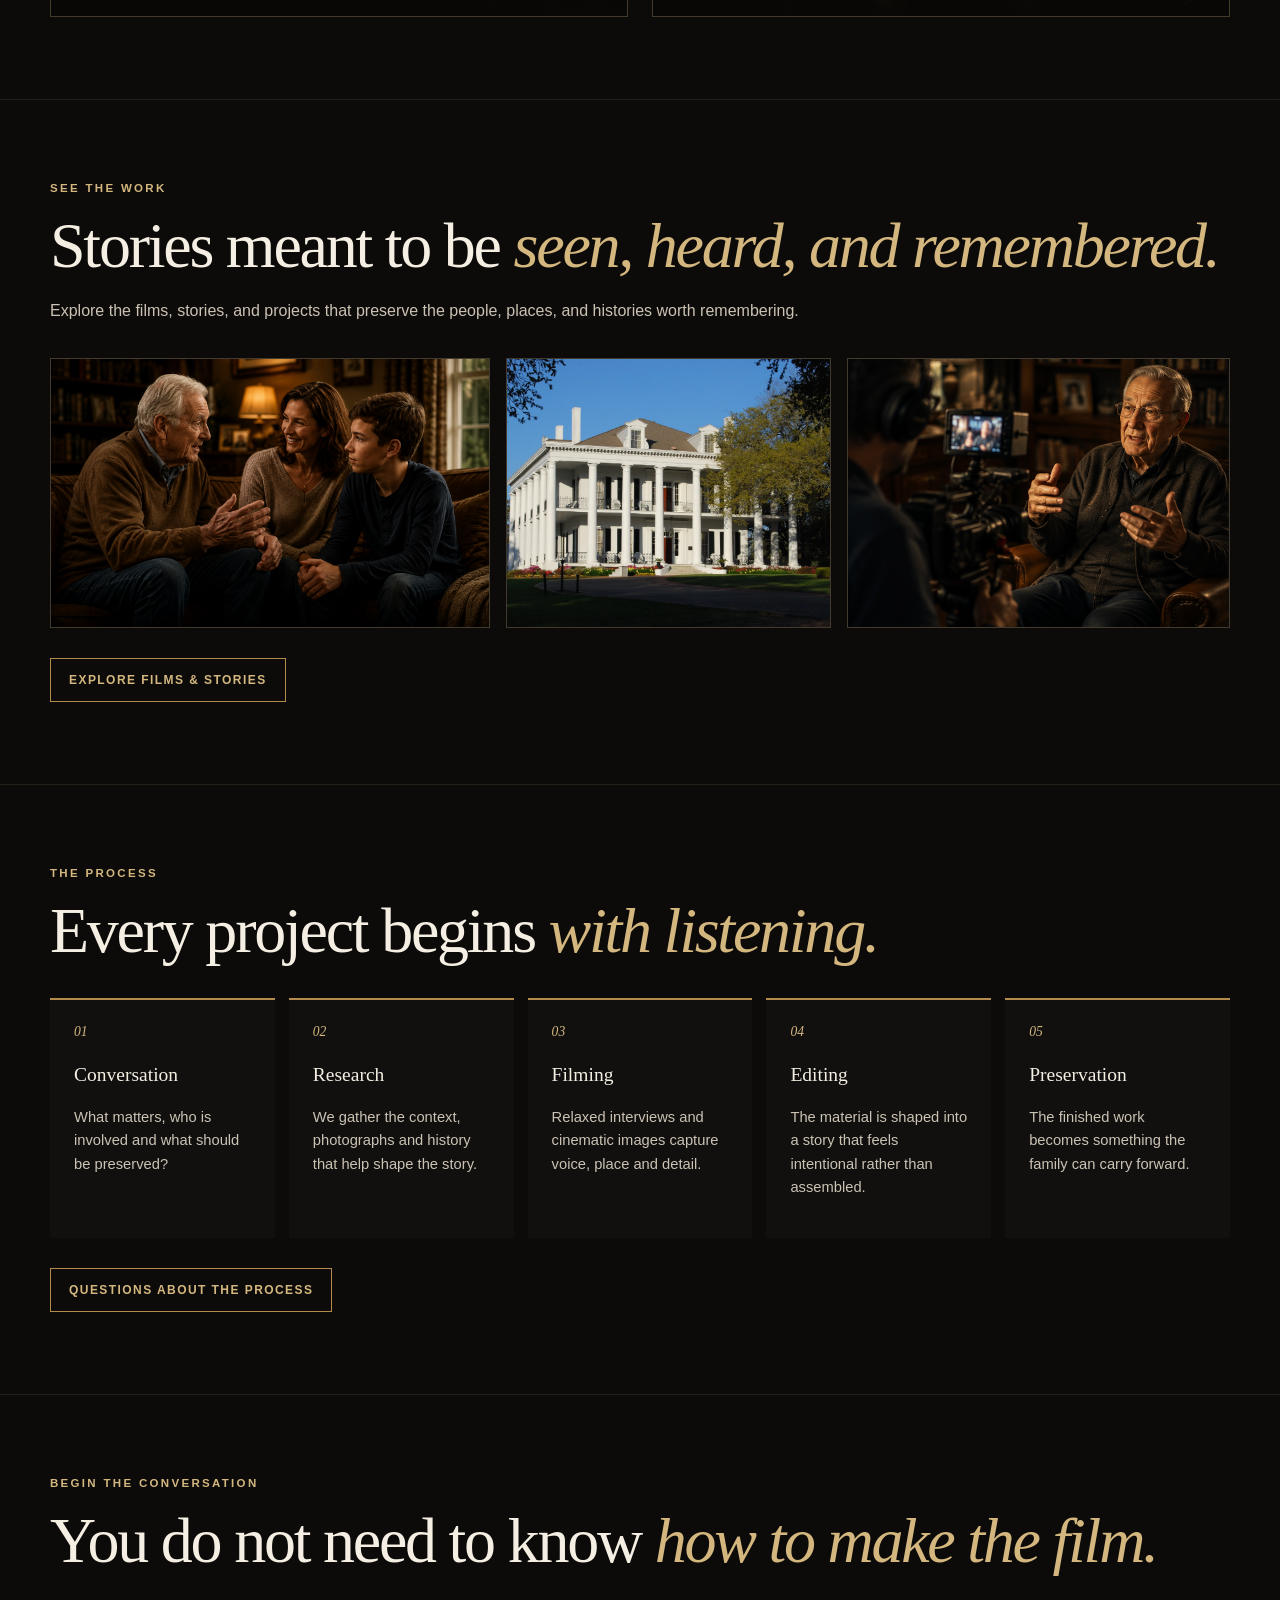
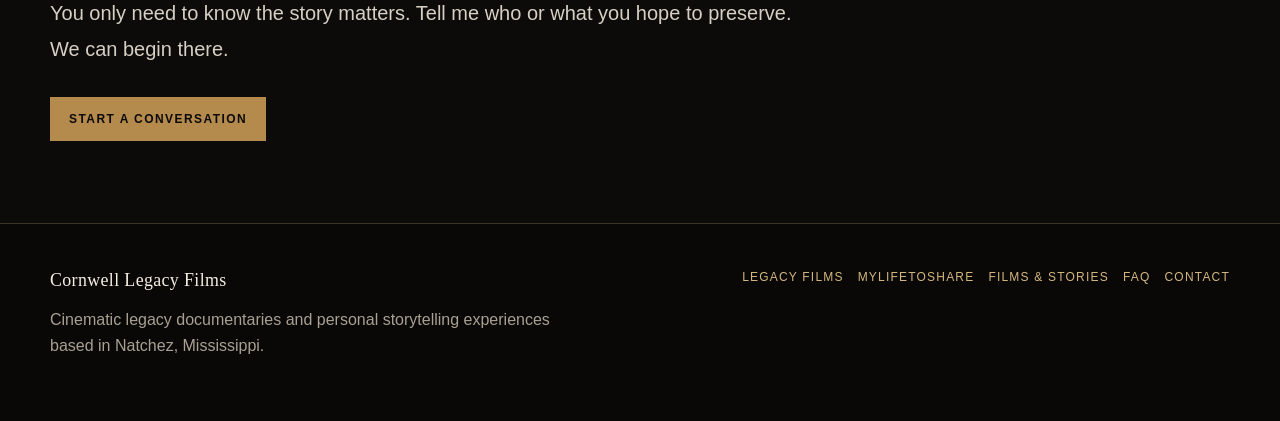
==== commit a0cd9f0b: "Refine homepage See the Work heading" ====
--- a/index.html
+++ b/index.html
@@ -1 +1 @@
-<!doctype html><html lang="en"><head><meta charset="utf-8"><meta name="viewport" content="width=device-width,initial-scale=1"><title>Cornwell Legacy Films | Preserve the Story</title><meta name="description" content="Cinematic legacy documentary films and personal storytelling experiences preserving families, historic places and life stories."><link rel="stylesheet" href="/assets/css/site.css?v=20260831-2"><style>.home-hero{position:relative;min-height:82vh;display:flex;align-items:flex-end;padding:100px 0 72px;overflow:hidden;isolation:isolate}.home-hero:before{content:"";position:absolute;inset:0;z-index:-3;background:url('/assets/images/SBALL-NatchezMS-Poppies-Bridge-FEAT.webp') center/cover no-repeat;filter:saturate(.75)}.home-hero:after{content:"";position:absolute;inset:0;z-index:-2;background:linear-gradient(0deg,rgba(8,7,5,.98),rgba(8,7,5,.7) 45%,rgba(8,7,5,.28)),linear-gradient(90deg,rgba(8,7,5,.75),rgba(8,7,5,.12))}.home-hero h1{max-width:950px;margin:0 0 24px;font:400 clamp(3.2rem,7vw,6.7rem)/.96 Georgia,serif;letter-spacing:-.045em}.home-hero h1 span{display:block;color:var(--gold2)}.path-card{position:relative;min-height:430px;padding:38px;display:flex;flex-direction:column;justify-content:flex-end;overflow:hidden;border:1px solid var(--line);background:#13100d;isolation:isolate}.path-card:before{content:"";position:absolute;inset:0;z-index:-2;background:var(--path-image) center/cover no-repeat}.path-card:after{content:"";position:absolute;inset:0;z-index:-1;background:linear-gradient(0deg,rgba(8,7,5,.97),rgba(8,7,5,.58) 55%,rgba(8,7,5,.18))}.path-card h2{margin:0 0 12px;font:400 clamp(2rem,4vw,3.3rem)/1 Georgia,serif}.path-card p{max-width:520px;color:#d6cec2;line-height:1.7}.feature-band{padding:50px 0;background:#15120e;border-top:1px solid var(--line);border-bottom:1px solid var(--line)}.feature-row{display:grid;grid-template-columns:repeat(3,1fr);gap:30px}.feature-row strong{display:block;margin-bottom:7px;font:400 1.3rem Georgia,serif}.feature-row span{color:var(--muted);line-height:1.55;font-size:.9rem}@media(max-width:800px){.feature-row{grid-template-columns:1fr}.home-hero{min-height:72vh}}</style></head><body><header class="site-header"><nav class="site-nav"><a class="site-brand" href="/">Cornwell Legacy Films</a><div class="site-links"><a href="/" aria-current="page">Home</a><a href="/legacy-films/">Legacy Films</a><a href="/my-life/">MyLifeToShare</a><a href="/films-stories/">Films & Stories</a><a href="/faq/">FAQ</a><a href="/contact/" class="site-cta">Start a Conversation</a></div></nav></header><main><section class="home-hero"><div class="shell"><span class="eyebrow">Legacy Documentary Films • Natchez, Mississippi</span><h1>Your story deserves <span>more than a memory.</span></h1><p class="lede">Cinematic documentary films and personal storytelling experiences preserving the voices, places and histories families never want to lose.</p><div class="actions"><a class="btn primary" href="/legacy-films/">Explore Legacy Films</a><a class="btn ghost" href="/my-life/">Discover MyLifeToShare</a></div></div></section><section class="feature-band"><div class="shell feature-row"><div><strong>Family Stories</strong><span>Parents, grandparents, generations and the memories that exist mostly in conversation.</span></div><div><strong>Historic Places</strong><span>Homes, properties and communities where personal history and physical place are inseparable.</span></div><div><strong>Personal Voices</strong><span>Focused storytelling for people who want their own memories and reflections preserved firsthand.</span></div></div></section><section class="section"><div class="shell"><span class="eyebrow">Two Ways to Preserve a Story</span><h2 class="section-title">Choose the experience that <em>fits the story.</em></h2><div class="grid-2"><article class="path-card" style="--path-image:url('/assets/images/Dunleith-Historic-Inn-circe-1856_86372A84-B696-A59E-14787E7820AC18E5-863729ab93ed861.webp')"><span class="eyebrow">Cornwell Legacy Films</span><h2>Cinematic Legacy Documentaries</h2><p>Multi-layered documentary projects combining interviews, research, archival photographs, meaningful locations and original cinematography.</p><div class="actions"><a class="btn primary" href="/legacy-films/">Explore Legacy Films</a><a class="btn ghost" href="https://www.youtube.com/@CornwellLegacyFilms" target="_blank" rel="noopener">Watch on YouTube</a></div></article><article class="path-card" style="--path-image:url('/assets/images/voice.webp')"><span class="eyebrow">MyLifeToShare</span><h2>Your Life, In Your Words</h2><p>A more focused personal storytelling experience built around memories, turning points, lessons and the voice of the person who lived them.</p><div class="actions"><a class="btn primary" href="/my-life/">Explore MyLifeToShare</a><a class="btn ghost" href="https://www.youtube.com/@preserveyourlifestory" target="_blank" rel="noopener">Watch on YouTube</a></div></article></div></div></section><section class="section"><div class="shell"><span class="eyebrow">See the Work</span><h2 class="section-title">A website should show you <em>what the work feels like.</em></h2><p class="section-copy">Explore the films, stories, and projects that preserve the people, places, and histories worth remembering.</p><div class="image-strip"><figure><img src="/assets/images/clf-family-story.webp" alt="Family legacy storytelling"></figure><figure><img src="/assets/images/Dunleith-Historic-Inn-circe-1856_86372A84-B696-A59E-14787E7820AC18E5-863729ab93ed861.webp" alt="Historic Southern home"></figure><figure><img src="/assets/images/voice.webp" alt="Legacy interview storytelling"></figure></div><div class="actions"><a class="btn ghost" href="/films-stories/">Explore Films & Stories</a></div></div></section><section class="section"><div class="shell"><span class="eyebrow">The Process</span><h2 class="section-title">Every project begins <em>with listening.</em></h2><div class="steps"><div class="step"><h3>Conversation</h3><p>What matters, who is involved and what should be preserved?</p></div><div class="step"><h3>Research</h3><p>We gather the context, photographs and history that help shape the story.</p></div><div class="step"><h3>Filming</h3><p>Relaxed interviews and cinematic images capture voice, place and detail.</p></div><div class="step"><h3>Editing</h3><p>The material is shaped into a story that feels intentional rather than assembled.</p></div><div class="step"><h3>Preservation</h3><p>The finished work becomes something the family can carry forward.</p></div></div><div class="actions"><a class="btn ghost" href="/faq/">Questions About the Process</a></div></div></section><section class="section"><div class="shell"><span class="eyebrow">Begin the Conversation</span><h2 class="section-title">You do not need to know <em>how to make the film.</em></h2><p class="lede">You only need to know the story matters. Tell me who or what you hope to preserve. We can begin there.</p><div class="actions"><a class="btn primary" href="/contact/">Start a Conversation</a></div></div></section></main><footer class="site-footer"><div class="footer-inner"><div><div class="site-brand">Cornwell Legacy Films</div><p class="footer-copy">Cinematic legacy documentaries and personal storytelling experiences based in Natchez, Mississippi.</p></div><div class="footer-links"><a href="/legacy-films/">Legacy Films</a><a href="/my-life/">MyLifeToShare</a><a href="/films-stories/">Films & Stories</a><a href="/faq/">FAQ</a><a href="/contact/">Contact</a></div></div></footer><script src="/assets/js/site.js"></script></body></html>+<!doctype html><html lang="en"><head><meta charset="utf-8"><meta name="viewport" content="width=device-width,initial-scale=1"><title>Cornwell Legacy Films | Preserve the Story</title><meta name="description" content="Cinematic legacy documentary films and personal storytelling experiences preserving families, historic places and life stories."><link rel="stylesheet" href="/assets/css/site.css?v=20260831-2"><style>.home-hero{position:relative;min-height:82vh;display:flex;align-items:flex-end;padding:100px 0 72px;overflow:hidden;isolation:isolate}.home-hero:before{content:"";position:absolute;inset:0;z-index:-3;background:url('/assets/images/SBALL-NatchezMS-Poppies-Bridge-FEAT.webp') center/cover no-repeat;filter:saturate(.75)}.home-hero:after{content:"";position:absolute;inset:0;z-index:-2;background:linear-gradient(0deg,rgba(8,7,5,.98),rgba(8,7,5,.7) 45%,rgba(8,7,5,.28)),linear-gradient(90deg,rgba(8,7,5,.75),rgba(8,7,5,.12))}.home-hero h1{max-width:950px;margin:0 0 24px;font:400 clamp(3.2rem,7vw,6.7rem)/.96 Georgia,serif;letter-spacing:-.045em}.home-hero h1 span{display:block;color:var(--gold2)}.path-card{position:relative;min-height:430px;padding:38px;display:flex;flex-direction:column;justify-content:flex-end;overflow:hidden;border:1px solid var(--line);background:#13100d;isolation:isolate}.path-card:before{content:"";position:absolute;inset:0;z-index:-2;background:var(--path-image) center/cover no-repeat}.path-card:after{content:"";position:absolute;inset:0;z-index:-1;background:linear-gradient(0deg,rgba(8,7,5,.97),rgba(8,7,5,.58) 55%,rgba(8,7,5,.18))}.path-card h2{margin:0 0 12px;font:400 clamp(2rem,4vw,3.3rem)/1 Georgia,serif}.path-card p{max-width:520px;color:#d6cec2;line-height:1.7}.feature-band{padding:50px 0;background:#15120e;border-top:1px solid var(--line);border-bottom:1px solid var(--line)}.feature-row{display:grid;grid-template-columns:repeat(3,1fr);gap:30px}.feature-row strong{display:block;margin-bottom:7px;font:400 1.3rem Georgia,serif}.feature-row span{color:var(--muted);line-height:1.55;font-size:.9rem}@media(max-width:800px){.feature-row{grid-template-columns:1fr}.home-hero{min-height:72vh}}</style></head><body><header class="site-header"><nav class="site-nav"><a class="site-brand" href="/">Cornwell Legacy Films</a><div class="site-links"><a href="/" aria-current="page">Home</a><a href="/legacy-films/">Legacy Films</a><a href="/my-life/">MyLifeToShare</a><a href="/films-stories/">Films & Stories</a><a href="/faq/">FAQ</a><a href="/contact/" class="site-cta">Start a Conversation</a></div></nav></header><main><section class="home-hero"><div class="shell"><span class="eyebrow">Legacy Documentary Films • Natchez, Mississippi</span><h1>Your story deserves <span>more than a memory.</span></h1><p class="lede">Cinematic documentary films and personal storytelling experiences preserving the voices, places and histories families never want to lose.</p><div class="actions"><a class="btn primary" href="/legacy-films/">Explore Legacy Films</a><a class="btn ghost" href="/my-life/">Discover MyLifeToShare</a></div></div></section><section class="feature-band"><div class="shell feature-row"><div><strong>Family Stories</strong><span>Parents, grandparents, generations and the memories that exist mostly in conversation.</span></div><div><strong>Historic Places</strong><span>Homes, properties and communities where personal history and physical place are inseparable.</span></div><div><strong>Personal Voices</strong><span>Focused storytelling for people who want their own memories and reflections preserved firsthand.</span></div></div></section><section class="section"><div class="shell"><span class="eyebrow">Two Ways to Preserve a Story</span><h2 class="section-title">Choose the experience that <em>fits the story.</em></h2><div class="grid-2"><article class="path-card" style="--path-image:url('/assets/images/Dunleith-Historic-Inn-circe-1856_86372A84-B696-A59E-14787E7820AC18E5-863729ab93ed861.webp')"><span class="eyebrow">Cornwell Legacy Films</span><h2>Cinematic Legacy Documentaries</h2><p>Multi-layered documentary projects combining interviews, research, archival photographs, meaningful locations and original cinematography.</p><div class="actions"><a class="btn primary" href="/legacy-films/">Explore Legacy Films</a><a class="btn ghost" href="https://www.youtube.com/@CornwellLegacyFilms" target="_blank" rel="noopener">Watch on YouTube</a></div></article><article class="path-card" style="--path-image:url('/assets/images/voice.webp')"><span class="eyebrow">MyLifeToShare</span><h2>Your Life, In Your Words</h2><p>A more focused personal storytelling experience built around memories, turning points, lessons and the voice of the person who lived them.</p><div class="actions"><a class="btn primary" href="/my-life/">Explore MyLifeToShare</a><a class="btn ghost" href="https://www.youtube.com/@preserveyourlifestory" target="_blank" rel="noopener">Watch on YouTube</a></div></article></div></div></section><section class="section"><div class="shell"><span class="eyebrow">See the Work</span><h2 class="section-title">Stories meant to be <em>seen, heard, and remembered.</em></h2><p class="section-copy">Explore the films, stories, and projects that preserve the people, places, and histories worth remembering.</p><div class="image-strip"><figure><img src="/assets/images/clf-family-story.webp" alt="Family legacy storytelling"></figure><figure><img src="/assets/images/Dunleith-Historic-Inn-circe-1856_86372A84-B696-A59E-14787E7820AC18E5-863729ab93ed861.webp" alt="Historic Southern home"></figure><figure><img src="/assets/images/voice.webp" alt="Legacy interview storytelling"></figure></div><div class="actions"><a class="btn ghost" href="/films-stories/">Explore Films & Stories</a></div></div></section><section class="section"><div class="shell"><span class="eyebrow">The Process</span><h2 class="section-title">Every project begins <em>with listening.</em></h2><div class="steps"><div class="step"><h3>Conversation</h3><p>What matters, who is involved and what should be preserved?</p></div><div class="step"><h3>Research</h3><p>We gather the context, photographs and history that help shape the story.</p></div><div class="step"><h3>Filming</h3><p>Relaxed interviews and cinematic images capture voice, place and detail.</p></div><div class="step"><h3>Editing</h3><p>The material is shaped into a story that feels intentional rather than assembled.</p></div><div class="step"><h3>Preservation</h3><p>The finished work becomes something the family can carry forward.</p></div></div><div class="actions"><a class="btn ghost" href="/faq/">Questions About the Process</a></div></div></section><section class="section"><div class="shell"><span class="eyebrow">Begin the Conversation</span><h2 class="section-title">You do not need to know <em>how to make the film.</em></h2><p class="lede">You only need to know the story matters. Tell me who or what you hope to preserve. We can begin there.</p><div class="actions"><a class="btn primary" href="/contact/">Start a Conversation</a></div></div></section></main><footer class="site-footer"><div class="footer-inner"><div><div class="site-brand">Cornwell Legacy Films</div><p class="footer-copy">Cinematic legacy documentaries and personal storytelling experiences based in Natchez, Mississippi.</p></div><div class="footer-links"><a href="/legacy-films/">Legacy Films</a><a href="/my-life/">MyLifeToShare</a><a href="/films-stories/">Films & Stories</a><a href="/faq/">FAQ</a><a href="/contact/">Contact</a></div></div></footer><script src="/assets/js/site.js"></script></body></html>
